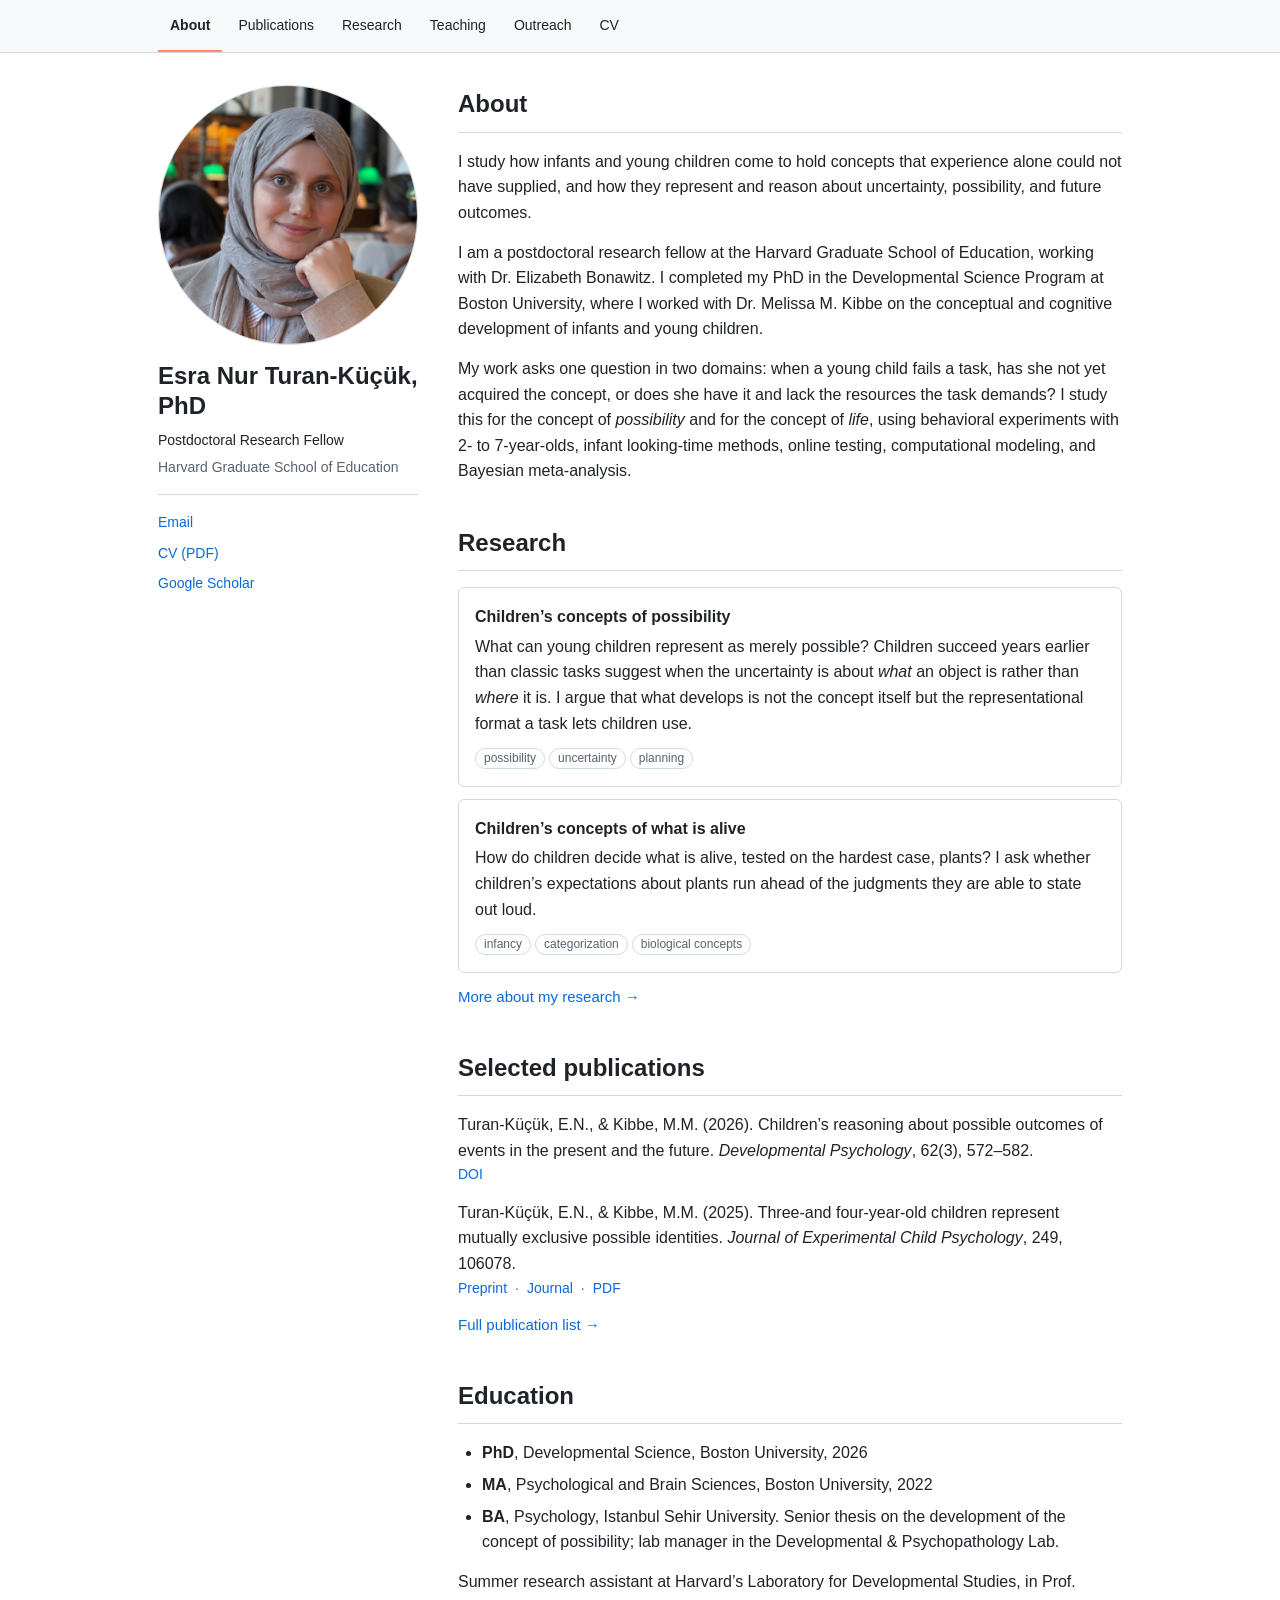
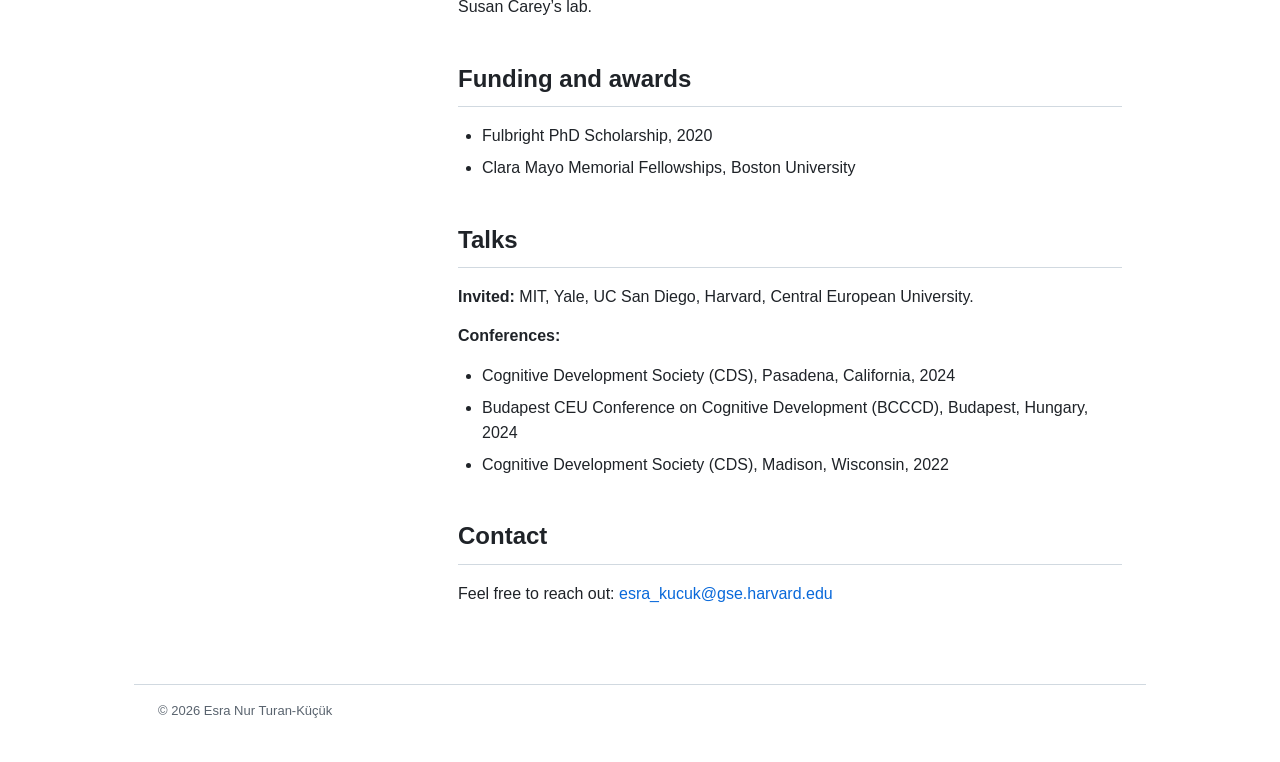
==== index.html @ fd8b147f "Add files via upload" ====
<!doctype html>
<html lang="en">
<head>
<meta charset="utf-8">
<meta name="viewport" content="width=device-width, initial-scale=1">
<title>Esra Nur Turan-Küçük, PhD</title>
<meta name="description" content="Postdoctoral research fellow at the Harvard Graduate School of Education studying how children reason about uncertainty, possibility, and future outcomes.">
<meta name="author" content="Esra Nur Turan-Küçük">
<meta name="color-scheme" content="light">
<meta property="og:type" content="website">
<meta property="og:title" content="Esra Nur Turan-Küçük, PhD">
<meta property="og:description" content="Postdoctoral research fellow at the Harvard Graduate School of Education studying how children reason about uncertainty, possibility, and future outcomes.">
<meta property="og:image" content="https://esrakucuk.github.io/photo.jpg">
<meta name="twitter:card" content="summary">
<link rel="icon" href="data:image/svg+xml,%3Csvg xmlns='http://www.w3.org/2000/svg' viewBox='0 0 64 64'%3E%3Crect width='64' height='64' rx='14' fill='%230969da'/%3E%3Ctext x='32' y='44' font-family='Georgia,serif' font-size='34' text-anchor='middle' fill='white'%3EE%3C/text%3E%3C/svg%3E">
<link rel="stylesheet" href="style.css">
<script type="application/ld+json">{"@context": "https://schema.org", "@type": "Person", "name": "Esra Nur Turan-Küçük", "jobTitle": "Postdoctoral Research Fellow", "affiliation": {"@type": "CollegeOrUniversity", "name": "Harvard Graduate School of Education"}, "email": "esra_kucuk@gse.harvard.edu", "sameAs": ["https://scholar.google.com/citations?user=JaVxfiQAAAAJ&hl=en"], "url": "https://esrakucuk.github.io"}</script>
</head>
<body>
<a class="skip" href="#content">Skip to content</a>
<header class="top"><div class="in">
  <a class="brand" href="index.html">Esra Nur Turan-Küçük</a>
  <nav aria-label="Main"><a href="index.html" aria-current="page">About</a><a href="publications.html">Publications</a><a href="research.html">Research</a><a href="teaching.html">Teaching</a><a href="outreach.html">Outreach</a><a href="cv.pdf">CV</a></nav>
</div></header>
<div class="page">
  <aside>
    <img class="avatar" src="photo.jpg" alt="Portrait of Esra Nur Turan-Küçük" width="220" height="220" onerror="this.style.display='none';this.nextElementSibling.style.display='flex'">
    <div class="avatar-fallback" aria-hidden="true">E</div>
    <h1>Esra Nur Turan-Küçük, PhD</h1>
    <p class="role">Postdoctoral Research Fellow</p>
    <p class="org">Harvard Graduate School of Education</p>
    <ul>
      <li><a href="mailto:esra_kucuk@gse.harvard.edu">Email</a></li>
      <li><a href="cv.pdf">CV (PDF)</a></li>
      <li><a href="https://scholar.google.com/citations?user=JaVxfiQAAAAJ&hl=en">Google Scholar</a></li>
    </ul>
  </aside>
  <main id="content">
    <h2>About</h2>
    <p class="lede">I study how infants and young children come to hold concepts that experience alone could not have supplied, and how they represent and reason about uncertainty, possibility, and future outcomes.</p>
    <p>I am a postdoctoral research fellow at the Harvard Graduate School of Education, working with Dr. Elizabeth Bonawitz. I completed my PhD in the Developmental Science Program at Boston University, where I worked with Dr. Melissa M. Kibbe on the conceptual and cognitive development of infants and young children.</p>
    <p>My work asks one question in two domains: when a young child fails a task, has she not yet acquired the concept, or does she have it and lack the resources the task demands? I study this for the concept of <em>possibility</em> and for the concept of <em>life</em>, using behavioral experiments with 2- to 7-year-olds, infant looking-time methods, online testing, computational modeling, and Bayesian meta-analysis.</p>

    <h2>Research</h2>
    <div class="card"><h3>Children&rsquo;s concepts of possibility</h3><p>What can young children represent as merely possible? Children succeed years earlier than classic tasks suggest when the uncertainty is about <em>what</em> an object is rather than <em>where</em> it is. I argue that what develops is not the concept itself but the representational format a task lets children use.</p><div class="chips"><span class="chip">possibility</span><span class="chip">uncertainty</span><span class="chip">planning</span></div></div>
    <div class="card"><h3>Children&rsquo;s concepts of what is alive</h3><p>How do children decide what is alive, tested on the hardest case, plants? I ask whether children&rsquo;s expectations about plants run ahead of the judgments they are able to state out loud.</p><div class="chips"><span class="chip">infancy</span><span class="chip">categorization</span><span class="chip">biological concepts</span></div></div>
    <p class="more"><a href="research.html">More about my research &rarr;</a></p>

    <h2>Selected publications</h2>
    <div class="pub">Turan-Küçük, E.N., &amp; Kibbe, M.M. (2026). Children&rsquo;s reasoning about possible outcomes of events in the present and the future. <em>Developmental Psychology</em>, 62(3), 572&ndash;582.<div class="links"><a href="https://doi.org/10.1037/dev0002028">DOI</a></div></div><div class="pub">Turan-Küçük, E.N., &amp; Kibbe, M.M. (2025). Three-and four-year-old children represent mutually exclusive possible identities. <em>Journal of Experimental Child Psychology</em>, 249, 106078.<div class="links"><a href="https://osf.io/rx4h9">Preprint</a><a href="https://www.sciencedirect.com/science/article/abs/pii/S0022096524002182?dgcid=coauthor">Journal</a><a href="https://www.bu.edu/cdl/files/2024/10/2025-TuranKucuk-Kibbe-JECP.pdf">PDF</a></div></div>
    <p class="more"><a href="publications.html">Full publication list &rarr;</a></p>

    <h2>Education</h2>
    <ul class="plain">
      <li><strong>PhD</strong>, Developmental Science, Boston University, 2026</li>
      <li><strong>MA</strong>, Psychological and Brain Sciences, Boston University, 2022</li>
      <li><strong>BA</strong>, Psychology, Istanbul Sehir University. Senior thesis on the development of the concept of possibility; lab manager in the Developmental &amp; Psychopathology Lab.</li>
    </ul>
    <p>Summer research assistant at Harvard&rsquo;s Laboratory for Developmental Studies, in Prof. Susan Carey&rsquo;s lab.</p>

    <h2>Funding and awards</h2>
    <ul class="plain">
      <li>Fulbright PhD Scholarship, 2020</li>
      <li>Clara Mayo Memorial Fellowships, Boston University</li>
    </ul>

    <h2>Talks</h2>
    <p><strong>Invited:</strong> MIT, Yale, UC San Diego, Harvard, Central European University.</p>
    <p><strong>Conferences:</strong></p>
    <ul class="plain">
      <li>Cognitive Development Society (CDS), Pasadena, California, 2024</li>
      <li>Budapest CEU Conference on Cognitive Development (BCCCD), Budapest, Hungary, 2024</li>
      <li>Cognitive Development Society (CDS), Madison, Wisconsin, 2022</li>
    </ul>

    <h2>Contact</h2>
    <p>Feel free to reach out: <a href="mailto:esra_kucuk@gse.harvard.edu">esra_kucuk@gse.harvard.edu</a></p>
  </main>
</div>
<footer>&copy; 2026 Esra Nur Turan-Küçük</footer>
</body>
</html>
---- style.css ----
:root { --fg:#1f2328; --muted:#59636e; --line:#d1d9e0; --link:#0969da; --bg:#ffffff; --soft:#f6f8fa; }
* { box-sizing:border-box; }
html { scroll-behavior:smooth; -webkit-text-size-adjust:100%; }
body { margin:0; background:var(--bg); color:var(--fg);
  font:16px/1.6 -apple-system,BlinkMacSystemFont,"Segoe UI","Noto Sans",Helvetica,Arial,sans-serif; }
a { color:var(--link); text-decoration:none; }
a:hover { text-decoration:underline; }
a:focus-visible { outline:2px solid var(--link); outline-offset:2px; }
.skip { position:absolute; left:-999px; top:8px; background:var(--bg); padding:8px 12px; border:1px solid var(--line); border-radius:6px; z-index:20; }
.skip:focus { left:8px; }

header.top { position:sticky; top:0; z-index:10; background:var(--soft); border-bottom:1px solid var(--line); }
header.top .in { max-width:1012px; margin:0 auto; padding:0 24px; }
.brand { display:none; }
nav { display:flex; gap:4px; flex-wrap:wrap; }
nav a { color:var(--fg); padding:14px 12px; font-size:14px; border-bottom:2px solid transparent; }
nav a:hover { text-decoration:none; border-bottom-color:var(--line); }
nav a[aria-current="page"] { font-weight:600; border-bottom-color:#fd8c73; }

.page { max-width:1012px; margin:0 auto; padding:32px 24px 64px; display:flex; gap:40px; align-items:flex-start; }
aside { width:260px; flex-shrink:0; position:sticky; top:80px; }
.avatar, .avatar-fallback { width:260px; height:260px; border-radius:50%; border:1px solid var(--line); display:block; }
.avatar { object-fit:cover; background:var(--soft); }
.avatar-fallback { display:none; align-items:center; justify-content:center; background:var(--soft); color:var(--muted); font-size:72px; font-weight:300; }
aside h1 { font-size:24px; line-height:1.25; margin:16px 0 8px; }
aside .role { font-size:14px; margin:0 0 4px; }
aside .org { font-size:14px; color:var(--muted); margin:0 0 4px; }
aside ul { list-style:none; padding:16px 0 0; margin:16px 0 0; border-top:1px solid var(--line); font-size:14px; }
aside li { margin:0 0 8px; }

main { flex:1; min-width:0; }
main h2 { font-size:24px; font-weight:600; margin:40px 0 16px; padding-bottom:8px; border-bottom:1px solid var(--line); }
main h2:first-child { margin-top:0; }
main h3 { font-size:16px; margin:0 0 4px; }
main p { margin:0 0 14px; }
main ul.plain { padding-left:24px; margin:0 0 14px; }
main ul.plain li { margin-bottom:6px; }
.lede { font-size:16px; }
.card { border:1px solid var(--line); border-radius:6px; padding:16px; margin-bottom:12px; }
.card p { margin:0 0 10px; } .card p:last-of-type { margin-bottom:8px; }
.chips { display:block; }
.chip { display:inline-block; font-size:12px; padding:0 8px; border:1px solid var(--line); border-radius:2em; color:var(--muted); margin-right:4px; }
.badge { display:inline-block; font-size:12px; padding:0 8px; border:1px solid var(--line); border-radius:2em; color:var(--muted); margin-left:6px; }
.year { font-size:14px; font-weight:600; color:var(--muted); margin:24px 0 6px; }
.pub { margin:0 0 14px; }
.pub .links { font-size:14px; }
.pub .links a + a::before { content:"·"; color:var(--muted); margin:0 8px; }
.quote { border-left:3px solid var(--line); padding-left:14px; color:var(--muted); margin:0 0 12px; }
.more { font-size:15px; }
footer { max-width:1012px; margin:0 auto; padding:16px 24px 40px; border-top:1px solid var(--line); color:var(--muted); font-size:13px; }

@media (max-width:760px) {
  .page { flex-direction:column; gap:16px; }
  aside { width:100%; position:static; display:flex; gap:16px; align-items:center; flex-wrap:wrap; }
  .avatar, .avatar-fallback { width:96px; height:96px; font-size:30px; }
  aside ul { border-top:0; padding-top:0; margin-top:8px; display:flex; gap:16px; flex-wrap:wrap; }
}
@media print { header.top, .skip { display:none; } .page { display:block; padding:0; } aside { position:static; } }
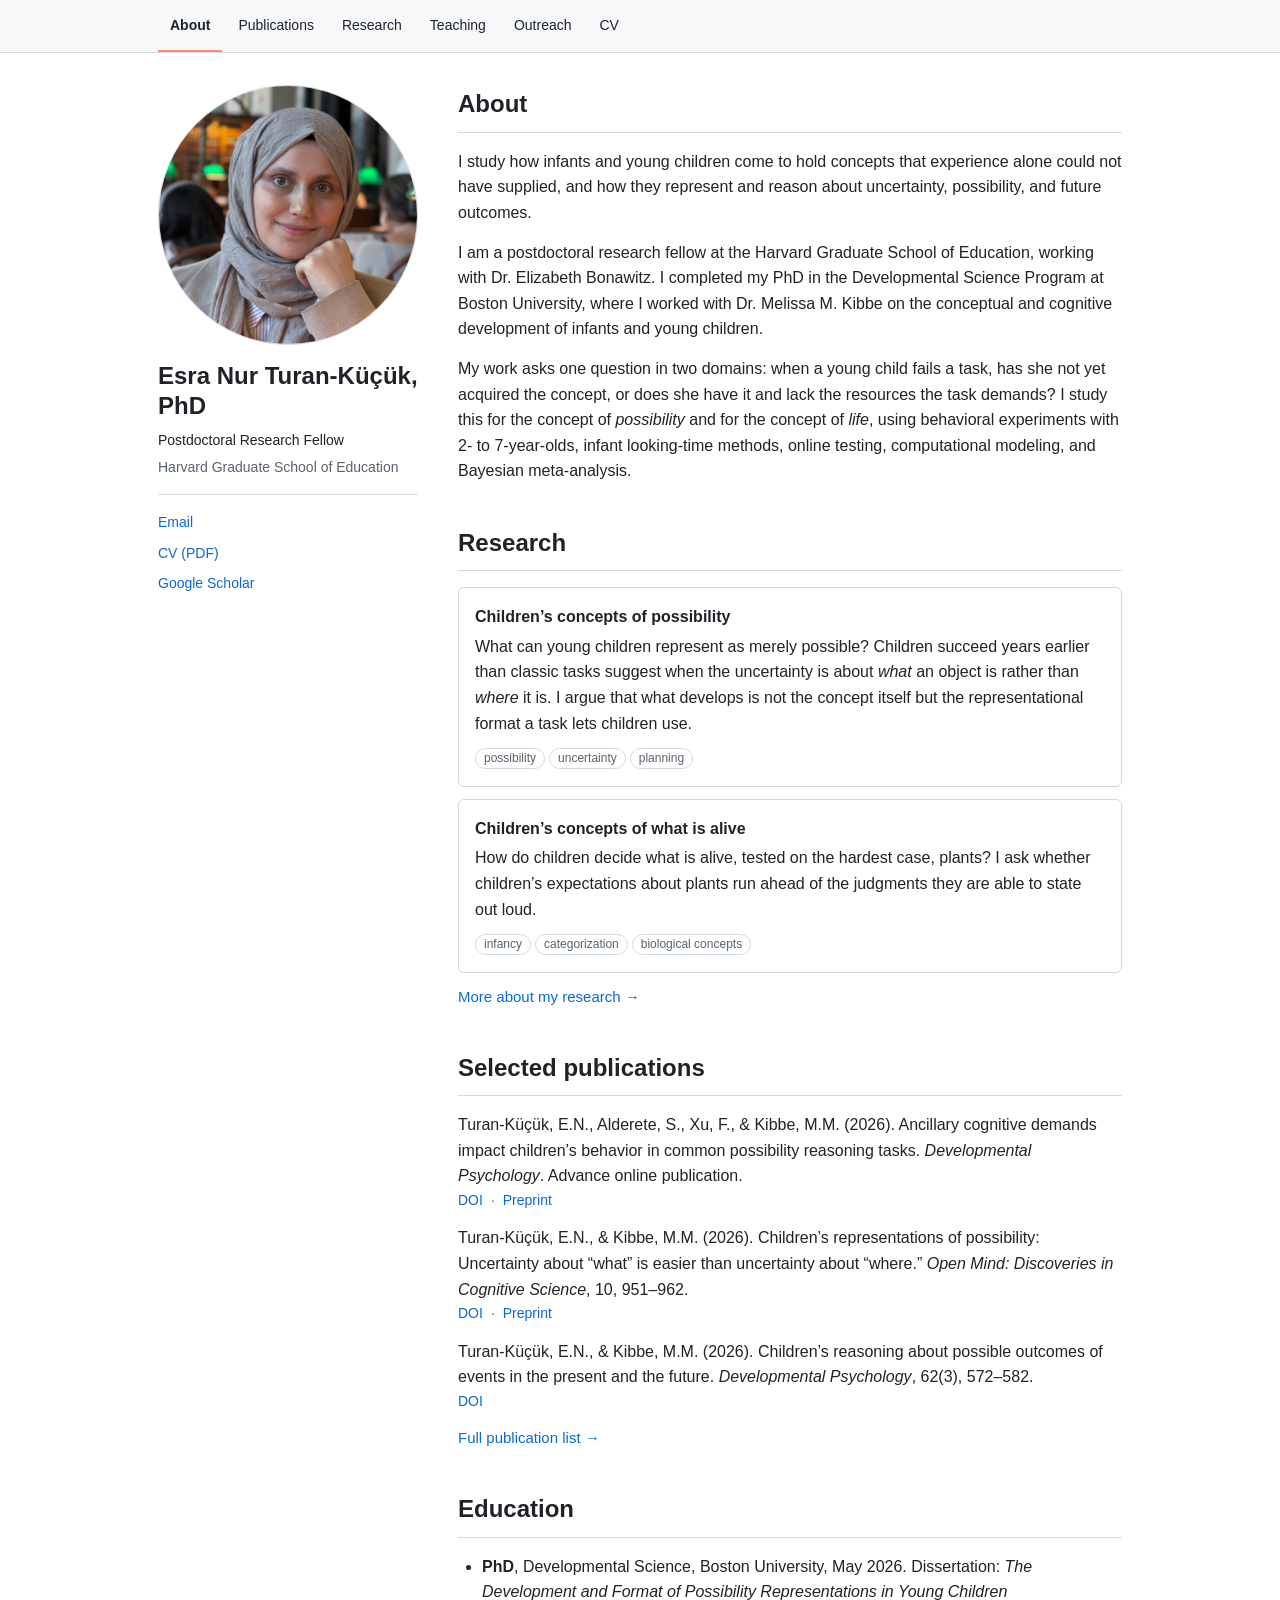
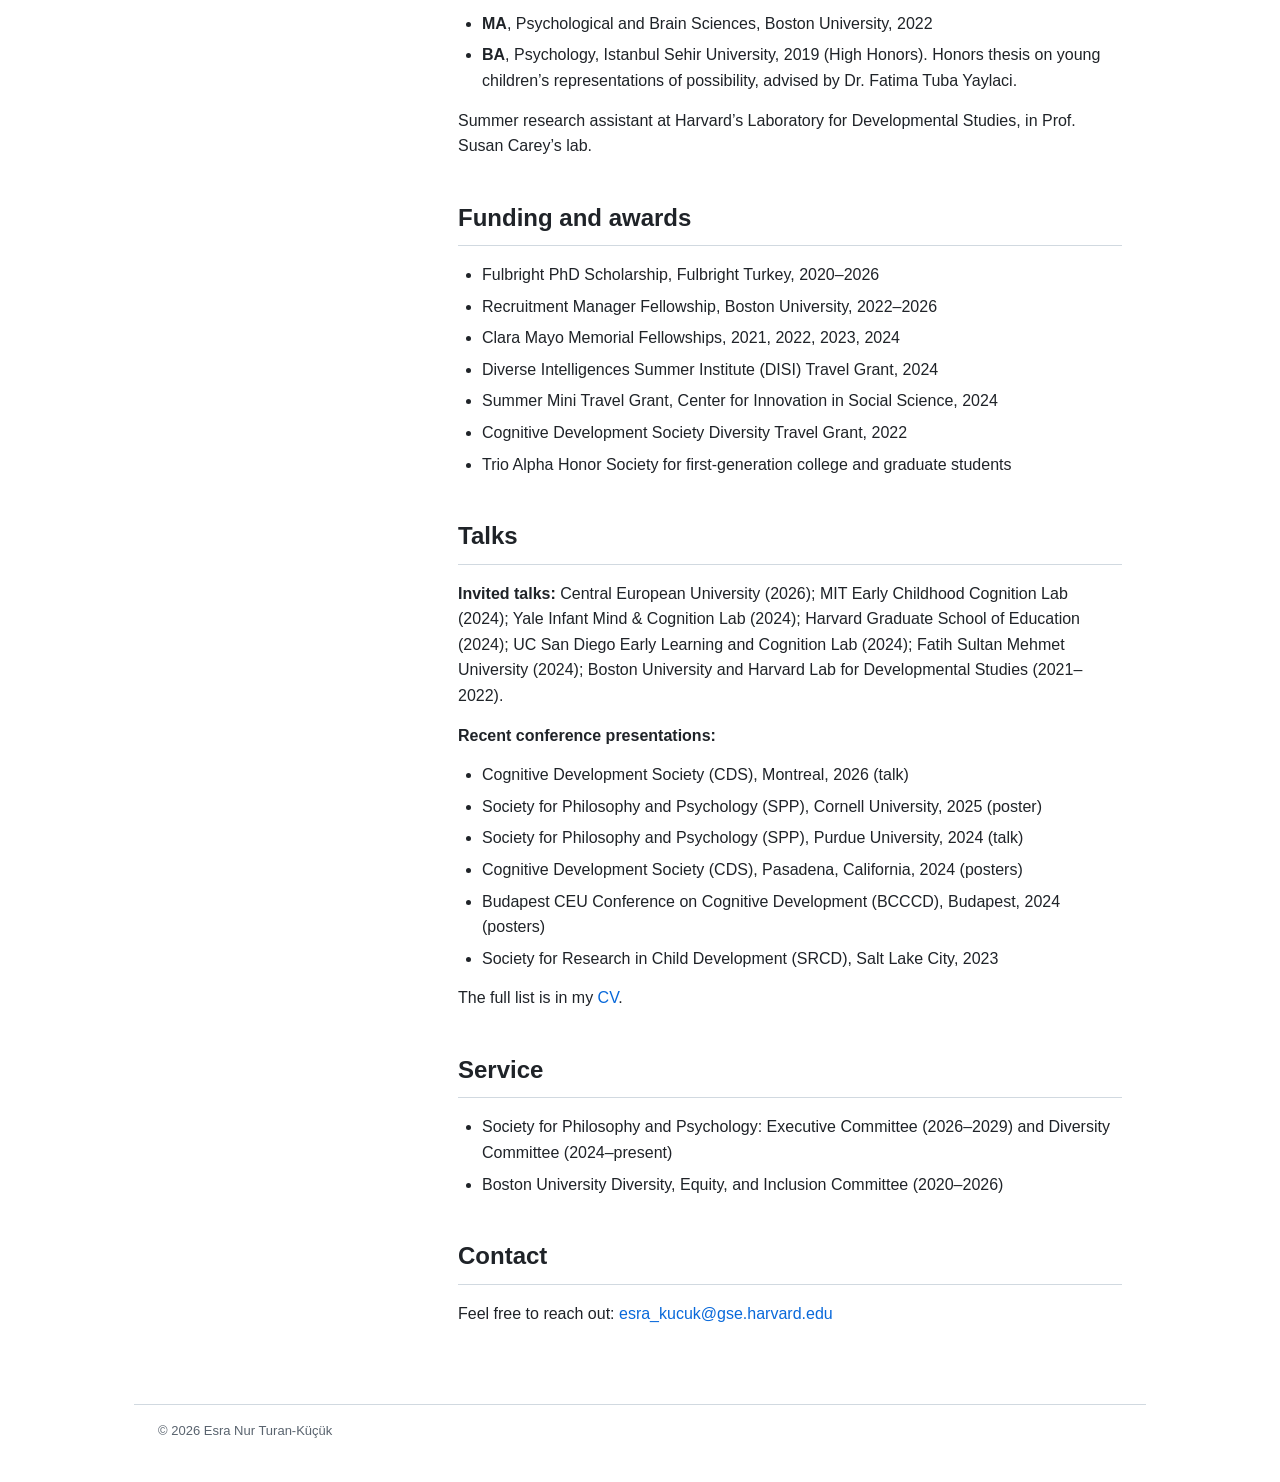
==== commit 824ade1f: "Add files via upload" ====
--- a/index.html
+++ b/index.html
@@ -6,7 +6,7 @@
 <title>Esra Nur Turan-Küçük, PhD</title>
 <meta name="description" content="Postdoctoral research fellow at the Harvard Graduate School of Education studying how children reason about uncertainty, possibility, and future outcomes.">
 <meta name="author" content="Esra Nur Turan-Küçük">
-<meta name="color-scheme" content="light">
+<meta name="color-scheme" content="light dark">
 <meta property="og:type" content="website">
 <meta property="og:title" content="Esra Nur Turan-Küçük, PhD">
 <meta property="og:description" content="Postdoctoral research fellow at the Harvard Graduate School of Education studying how children reason about uncertainty, possibility, and future outcomes.">
@@ -47,30 +47,45 @@
     <p class="more"><a href="research.html">More about my research &rarr;</a></p>
 
     <h2>Selected publications</h2>
-    <div class="pub">Turan-Küçük, E.N., &amp; Kibbe, M.M. (2026). Children&rsquo;s reasoning about possible outcomes of events in the present and the future. <em>Developmental Psychology</em>, 62(3), 572&ndash;582.<div class="links"><a href="https://doi.org/10.1037/dev0002028">DOI</a></div></div><div class="pub">Turan-Küçük, E.N., &amp; Kibbe, M.M. (2025). Three-and four-year-old children represent mutually exclusive possible identities. <em>Journal of Experimental Child Psychology</em>, 249, 106078.<div class="links"><a href="https://osf.io/rx4h9">Preprint</a><a href="https://www.sciencedirect.com/science/article/abs/pii/S0022096524002182?dgcid=coauthor">Journal</a><a href="https://www.bu.edu/cdl/files/2024/10/2025-TuranKucuk-Kibbe-JECP.pdf">PDF</a></div></div>
+    <div class="pub">Turan-Küçük, E.N., Alderete, S., Xu, F., &amp; Kibbe, M.M. (2026). Ancillary cognitive demands impact children&rsquo;s behavior in common possibility reasoning tasks. <em>Developmental Psychology</em>. Advance online publication.<div class="links"><a href="https://doi.org/10.1037/dev0002258">DOI</a><a href="https://osf.io/preprints/psyarxiv/2r8dv_v1">Preprint</a></div></div><div class="pub">Turan-Küçük, E.N., &amp; Kibbe, M.M. (2026). Children&rsquo;s representations of possibility: Uncertainty about &ldquo;what&rdquo; is easier than uncertainty about &ldquo;where.&rdquo; <em>Open Mind: Discoveries in Cognitive Science</em>, 10, 951&ndash;962.<div class="links"><a href="https://doi.org/10.1162/opmi.a.364">DOI</a><a href="https://osf.io/preprints/psyarxiv/jfv3k_v2">Preprint</a></div></div><div class="pub">Turan-Küçük, E.N., &amp; Kibbe, M.M. (2026). Children&rsquo;s reasoning about possible outcomes of events in the present and the future. <em>Developmental Psychology</em>, 62(3), 572&ndash;582.<div class="links"><a href="https://doi.org/10.1037/dev0002028">DOI</a></div></div>
     <p class="more"><a href="publications.html">Full publication list &rarr;</a></p>
 
     <h2>Education</h2>
     <ul class="plain">
-      <li><strong>PhD</strong>, Developmental Science, Boston University, 2026</li>
+      <li><strong>PhD</strong>, Developmental Science, Boston University, May 2026. Dissertation: <em>The Development and Format of Possibility Representations in Young Children</em></li>
       <li><strong>MA</strong>, Psychological and Brain Sciences, Boston University, 2022</li>
-      <li><strong>BA</strong>, Psychology, Istanbul Sehir University. Senior thesis on the development of the concept of possibility; lab manager in the Developmental &amp; Psychopathology Lab.</li>
+      <li><strong>BA</strong>, Psychology, Istanbul Sehir University, 2019 (High Honors). Honors thesis on young children&rsquo;s representations of possibility, advised by Dr. Fatima Tuba Yaylaci.</li>
     </ul>
     <p>Summer research assistant at Harvard&rsquo;s Laboratory for Developmental Studies, in Prof. Susan Carey&rsquo;s lab.</p>
 
     <h2>Funding and awards</h2>
     <ul class="plain">
-      <li>Fulbright PhD Scholarship, 2020</li>
-      <li>Clara Mayo Memorial Fellowships, Boston University</li>
+      <li>Fulbright PhD Scholarship, Fulbright Turkey, 2020&ndash;2026</li>
+      <li>Recruitment Manager Fellowship, Boston University, 2022&ndash;2026</li>
+      <li>Clara Mayo Memorial Fellowships, 2021, 2022, 2023, 2024</li>
+      <li>Diverse Intelligences Summer Institute (DISI) Travel Grant, 2024</li>
+      <li>Summer Mini Travel Grant, Center for Innovation in Social Science, 2024</li>
+      <li>Cognitive Development Society Diversity Travel Grant, 2022</li>
+      <li>Trio Alpha Honor Society for first-generation college and graduate students</li>
     </ul>
 
     <h2>Talks</h2>
-    <p><strong>Invited:</strong> MIT, Yale, UC San Diego, Harvard, Central European University.</p>
-    <p><strong>Conferences:</strong></p>
+    <p><strong>Invited talks:</strong> Central European University (2026); MIT Early Childhood Cognition Lab (2024); Yale Infant Mind &amp; Cognition Lab (2024); Harvard Graduate School of Education (2024); UC San Diego Early Learning and Cognition Lab (2024); Fatih Sultan Mehmet University (2024); Boston University and Harvard Lab for Developmental Studies (2021&ndash;2022).</p>
+    <p><strong>Recent conference presentations:</strong></p>
     <ul class="plain">
-      <li>Cognitive Development Society (CDS), Pasadena, California, 2024</li>
-      <li>Budapest CEU Conference on Cognitive Development (BCCCD), Budapest, Hungary, 2024</li>
-      <li>Cognitive Development Society (CDS), Madison, Wisconsin, 2022</li>
+      <li>Cognitive Development Society (CDS), Montreal, 2026 (talk)</li>
+      <li>Society for Philosophy and Psychology (SPP), Cornell University, 2025 (poster)</li>
+      <li>Society for Philosophy and Psychology (SPP), Purdue University, 2024 (talk)</li>
+      <li>Cognitive Development Society (CDS), Pasadena, California, 2024 (posters)</li>
+      <li>Budapest CEU Conference on Cognitive Development (BCCCD), Budapest, 2024 (posters)</li>
+      <li>Society for Research in Child Development (SRCD), Salt Lake City, 2023</li>
+    </ul>
+    <p>The full list is in my <a href="cv.pdf">CV</a>.</p>
+
+    <h2>Service</h2>
+    <ul class="plain">
+      <li>Society for Philosophy and Psychology: Executive Committee (2026&ndash;2029) and Diversity Committee (2024&ndash;present)</li>
+      <li>Boston University Diversity, Equity, and Inclusion Committee (2020&ndash;2026)</li>
     </ul>
 
     <h2>Contact</h2>
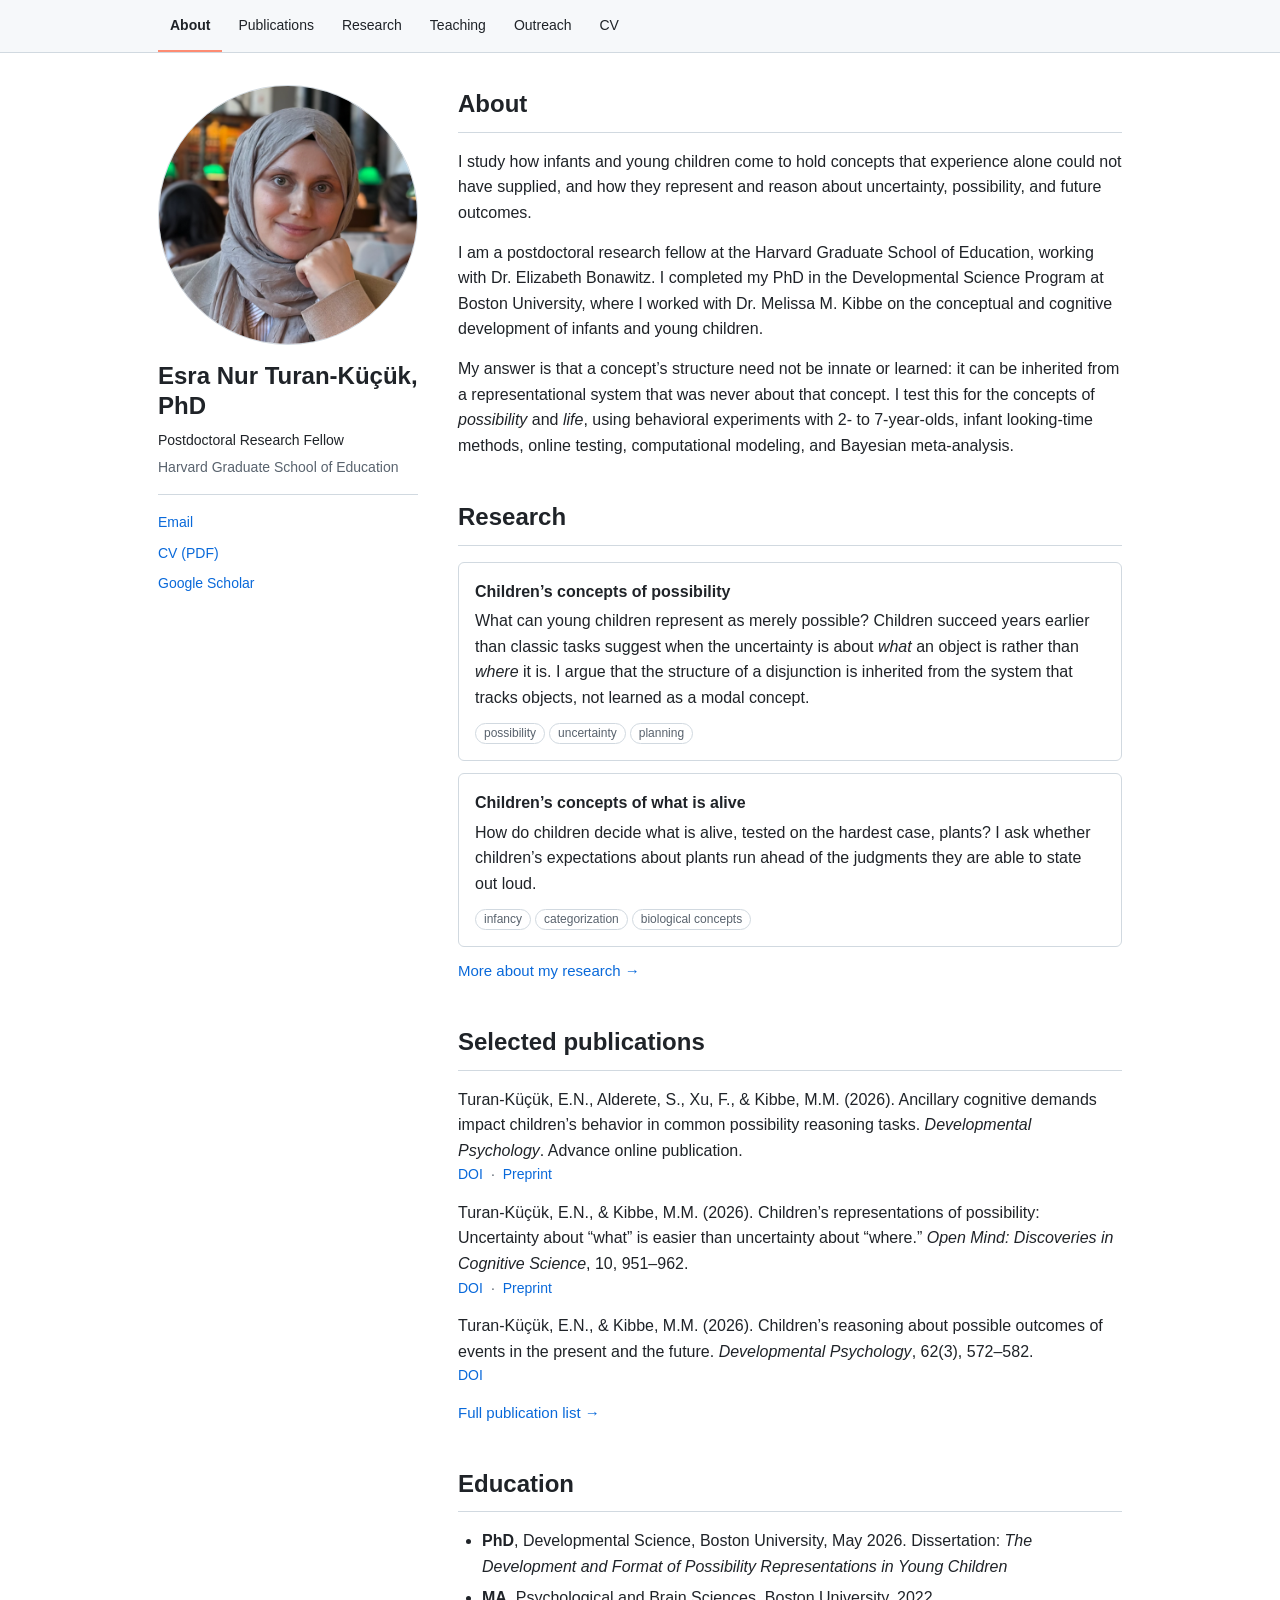
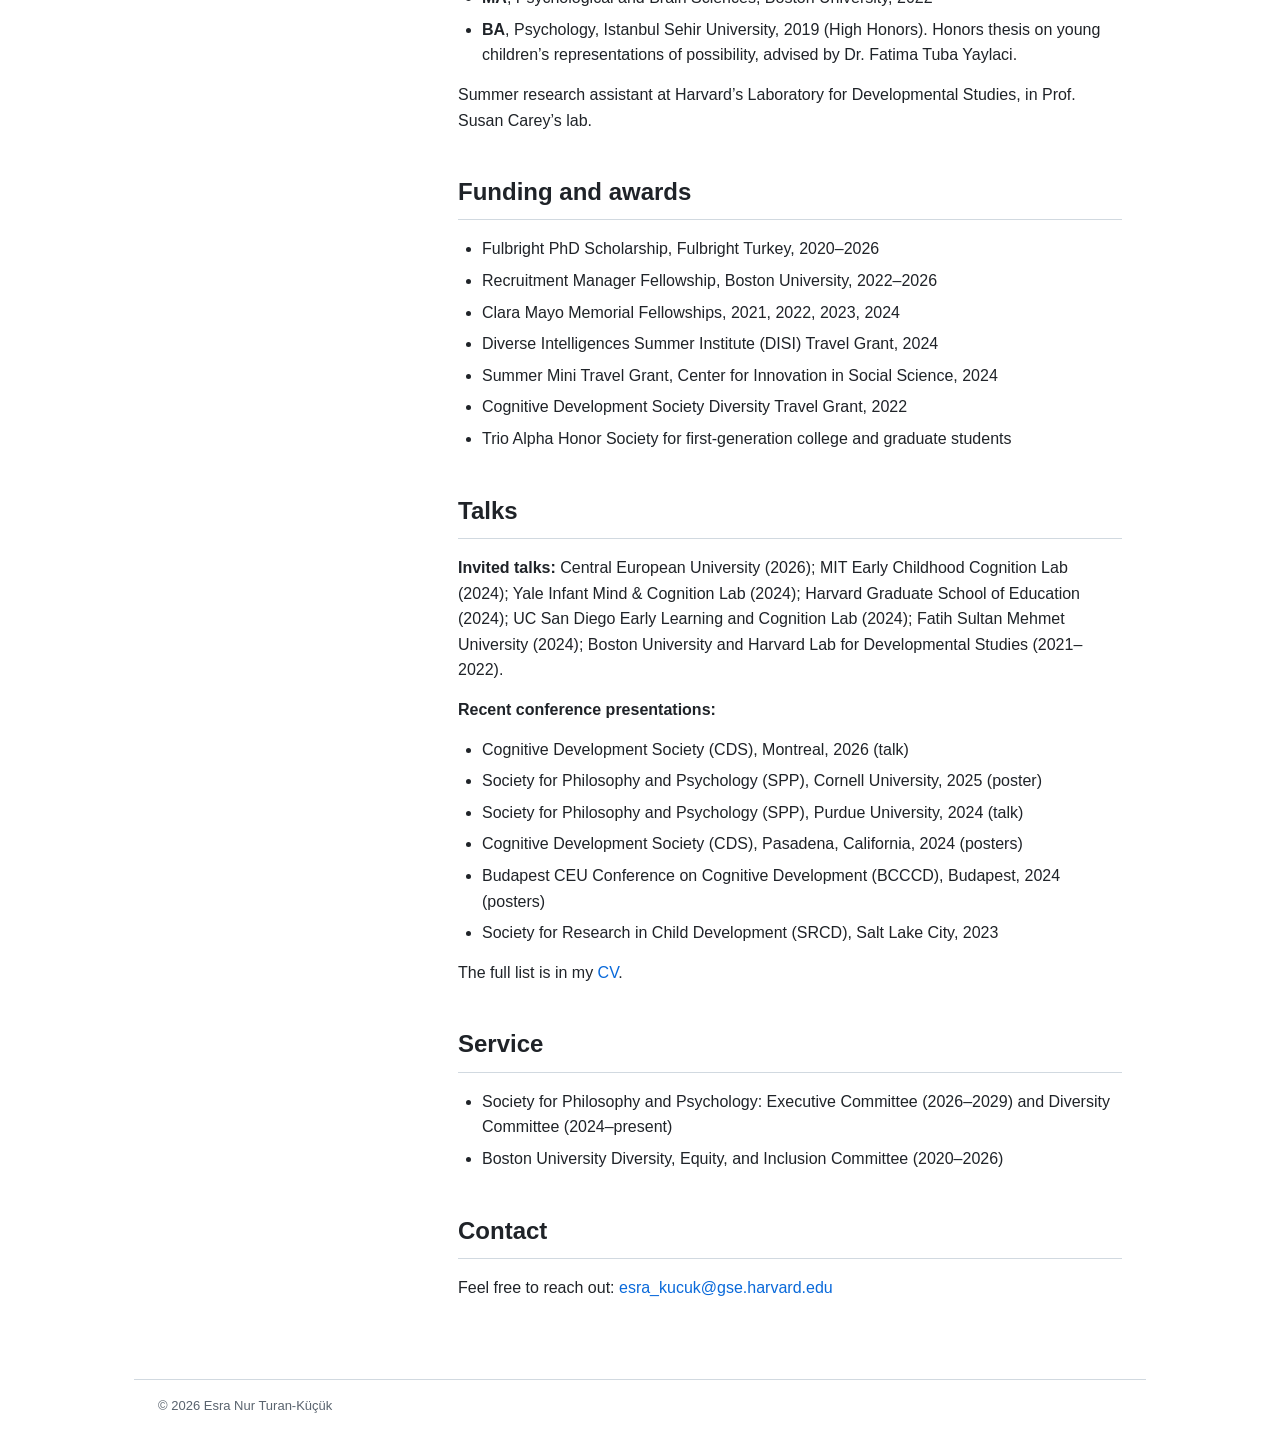
==== commit cbda3046: "Add files via upload" ====
--- a/index.html
+++ b/index.html
@@ -39,10 +39,10 @@
     <h2>About</h2>
     <p class="lede">I study how infants and young children come to hold concepts that experience alone could not have supplied, and how they represent and reason about uncertainty, possibility, and future outcomes.</p>
     <p>I am a postdoctoral research fellow at the Harvard Graduate School of Education, working with Dr. Elizabeth Bonawitz. I completed my PhD in the Developmental Science Program at Boston University, where I worked with Dr. Melissa M. Kibbe on the conceptual and cognitive development of infants and young children.</p>
-    <p>My work asks one question in two domains: when a young child fails a task, has she not yet acquired the concept, or does she have it and lack the resources the task demands? I study this for the concept of <em>possibility</em> and for the concept of <em>life</em>, using behavioral experiments with 2- to 7-year-olds, infant looking-time methods, online testing, computational modeling, and Bayesian meta-analysis.</p>
+    <p>My answer is that a concept&rsquo;s structure need not be innate or learned: it can be inherited from a representational system that was never about that concept. I test this for the concepts of <em>possibility</em> and <em>life</em>, using behavioral experiments with 2- to 7-year-olds, infant looking-time methods, online testing, computational modeling, and Bayesian meta-analysis.</p>
 
     <h2>Research</h2>
-    <div class="card"><h3>Children&rsquo;s concepts of possibility</h3><p>What can young children represent as merely possible? Children succeed years earlier than classic tasks suggest when the uncertainty is about <em>what</em> an object is rather than <em>where</em> it is. I argue that what develops is not the concept itself but the representational format a task lets children use.</p><div class="chips"><span class="chip">possibility</span><span class="chip">uncertainty</span><span class="chip">planning</span></div></div>
+    <div class="card"><h3>Children&rsquo;s concepts of possibility</h3><p>What can young children represent as merely possible? Children succeed years earlier than classic tasks suggest when the uncertainty is about <em>what</em> an object is rather than <em>where</em> it is. I argue that the structure of a disjunction is inherited from the system that tracks objects, not learned as a modal concept.</p><div class="chips"><span class="chip">possibility</span><span class="chip">uncertainty</span><span class="chip">planning</span></div></div>
     <div class="card"><h3>Children&rsquo;s concepts of what is alive</h3><p>How do children decide what is alive, tested on the hardest case, plants? I ask whether children&rsquo;s expectations about plants run ahead of the judgments they are able to state out loud.</p><div class="chips"><span class="chip">infancy</span><span class="chip">categorization</span><span class="chip">biological concepts</span></div></div>
     <p class="more"><a href="research.html">More about my research &rarr;</a></p>
 
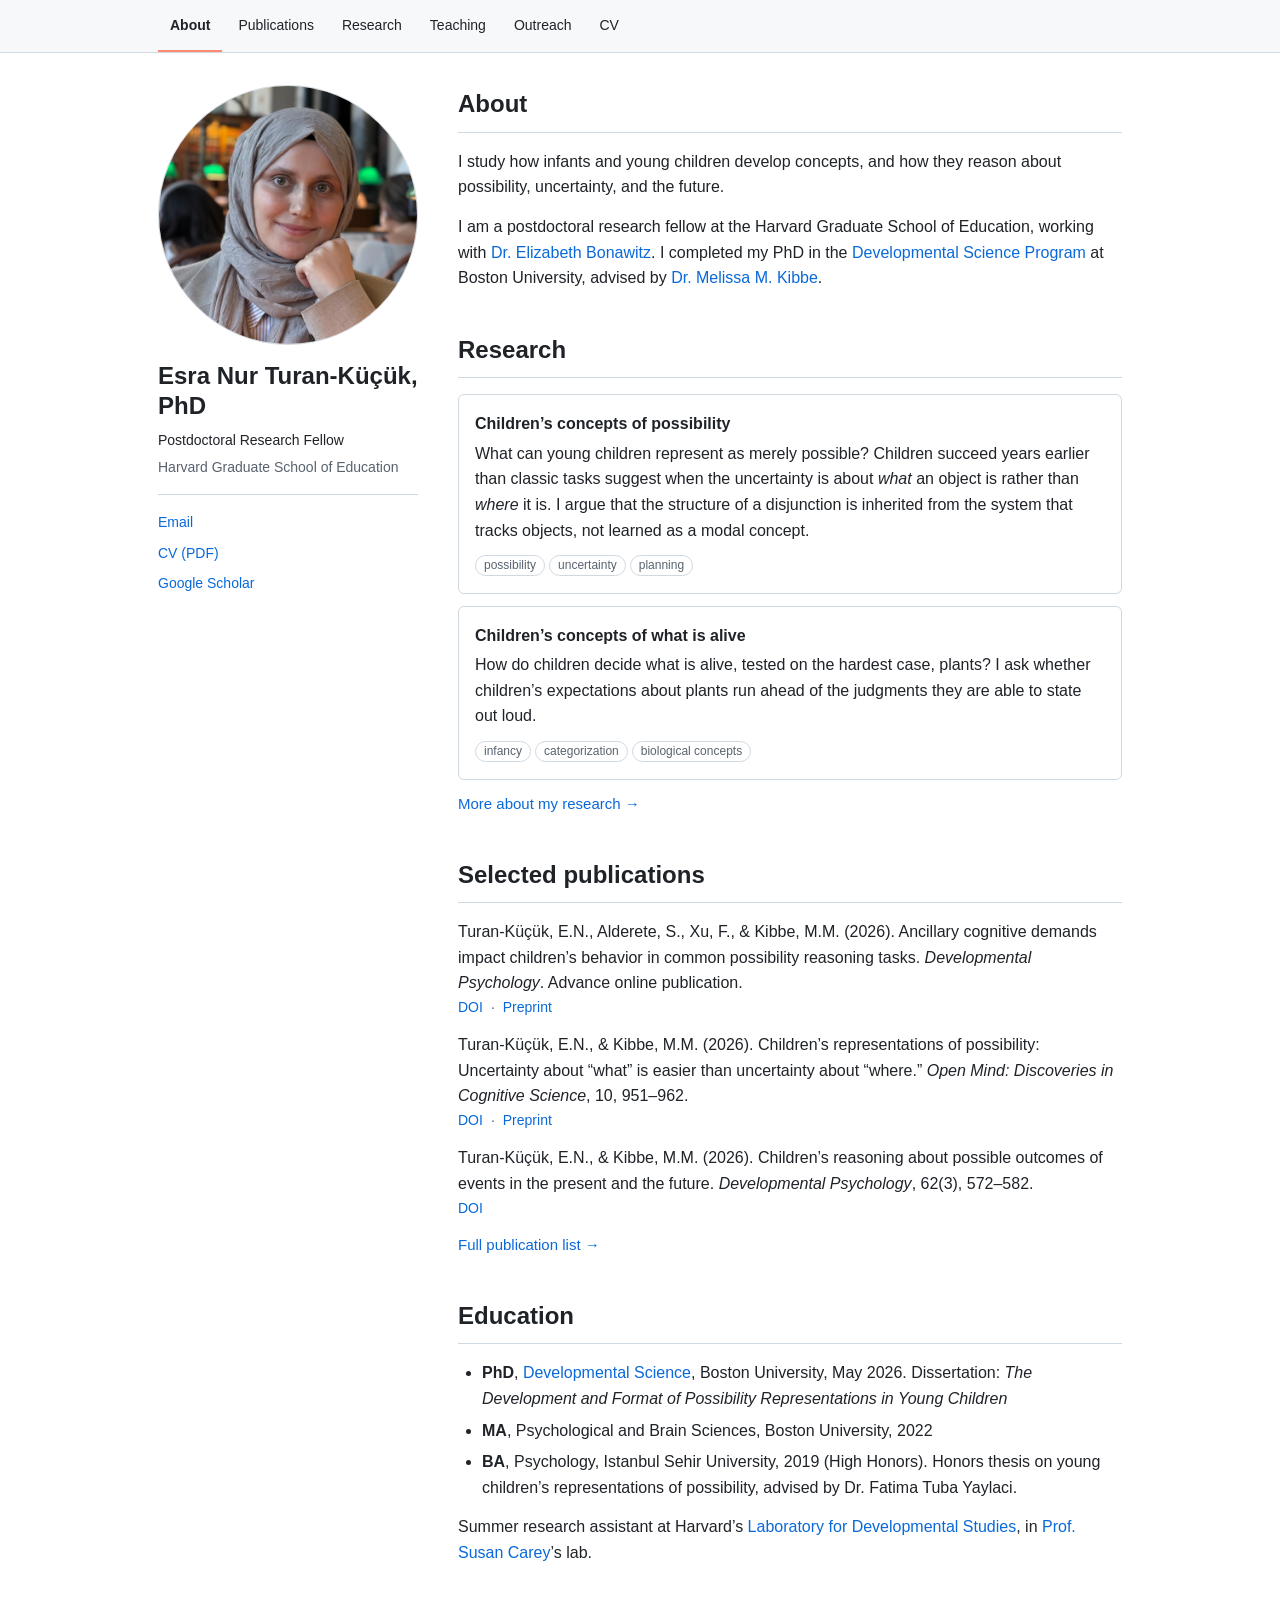
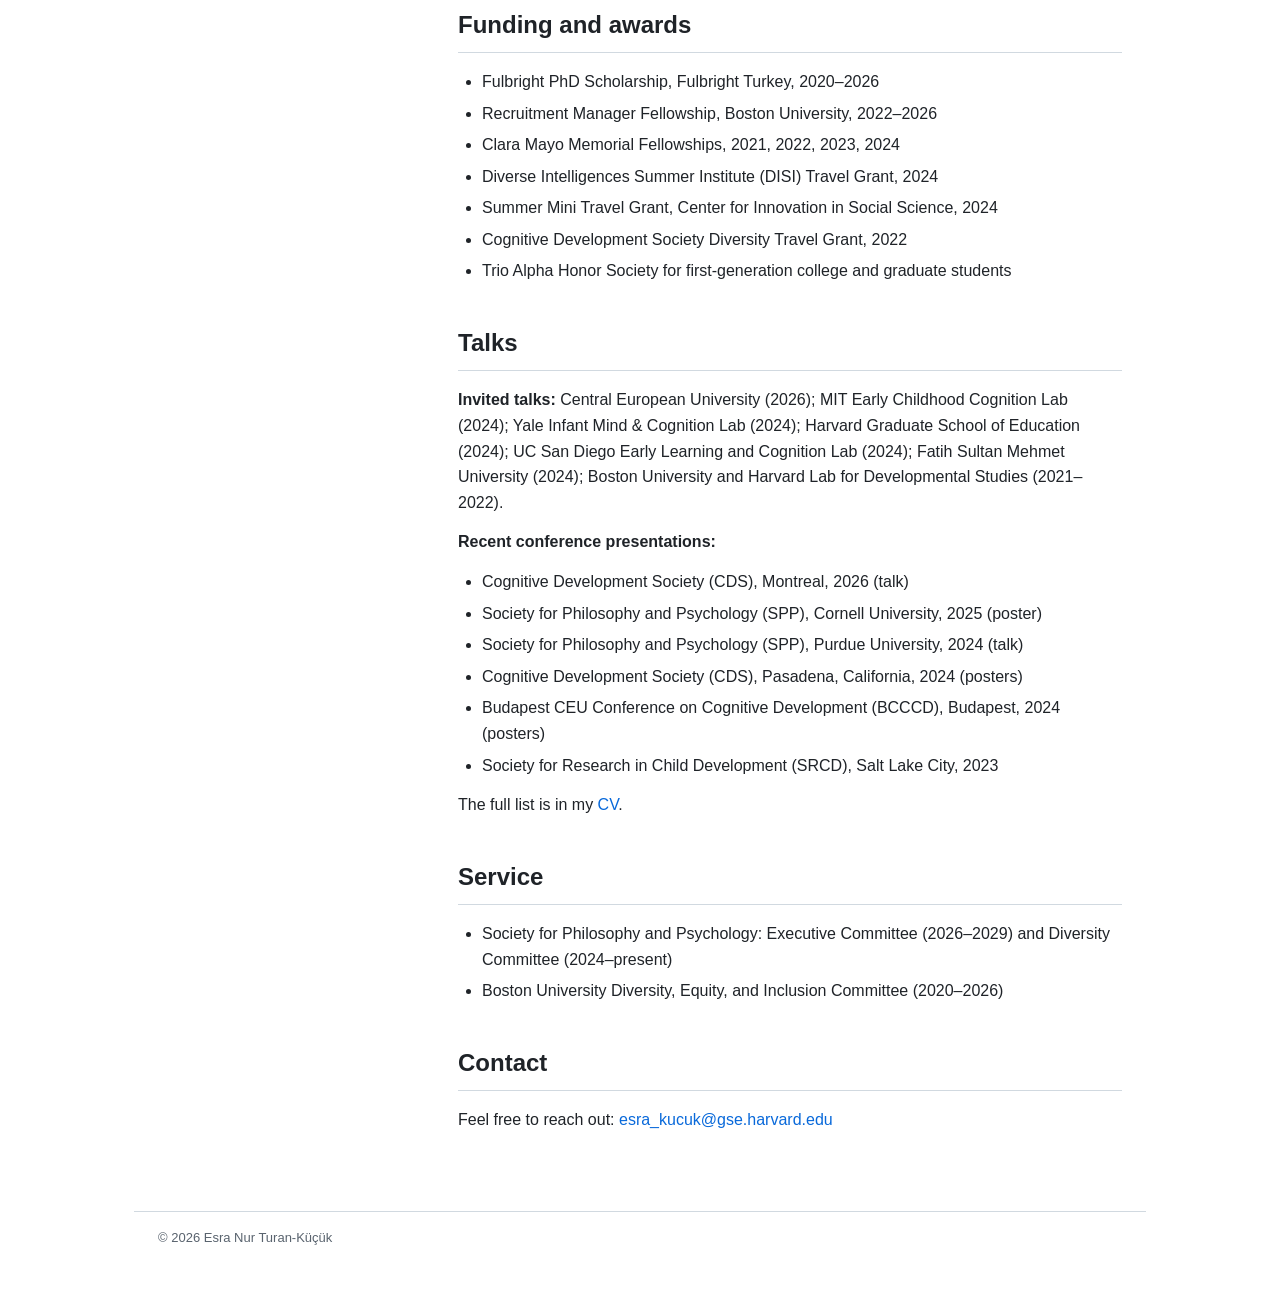
==== commit c9496188: "Add files via upload" ====
--- a/index.html
+++ b/index.html
@@ -37,9 +37,8 @@
   </aside>
   <main id="content">
     <h2>About</h2>
-    <p class="lede">I study how infants and young children come to hold concepts that experience alone could not have supplied, and how they represent and reason about uncertainty, possibility, and future outcomes.</p>
-    <p>I am a postdoctoral research fellow at the Harvard Graduate School of Education, working with Dr. Elizabeth Bonawitz. I completed my PhD in the Developmental Science Program at Boston University, where I worked with Dr. Melissa M. Kibbe on the conceptual and cognitive development of infants and young children.</p>
-    <p>My answer is that a concept&rsquo;s structure need not be innate or learned: it can be inherited from a representational system that was never about that concept. I test this for the concepts of <em>possibility</em> and <em>life</em>, using behavioral experiments with 2- to 7-year-olds, infant looking-time methods, online testing, computational modeling, and Bayesian meta-analysis.</p>
+    <p class="lede">I study how infants and young children develop concepts, and how they reason about possibility, uncertainty, and the future.</p>
+    <p>I am a postdoctoral research fellow at the Harvard Graduate School of Education, working with <a href="https://ccdlab.hsites.harvard.edu/people/elizabeth-bonawitz">Dr. Elizabeth Bonawitz</a>. I completed my PhD in the <a href="https://www.bu.edu/psych/academics/phd/devscience/">Developmental Science Program</a> at Boston University, advised by <a href="https://www.bu.edu/psych/profile/melissa-kibbe-phd/">Dr. Melissa M. Kibbe</a>.</p>
 
     <h2>Research</h2>
     <div class="card"><h3>Children&rsquo;s concepts of possibility</h3><p>What can young children represent as merely possible? Children succeed years earlier than classic tasks suggest when the uncertainty is about <em>what</em> an object is rather than <em>where</em> it is. I argue that the structure of a disjunction is inherited from the system that tracks objects, not learned as a modal concept.</p><div class="chips"><span class="chip">possibility</span><span class="chip">uncertainty</span><span class="chip">planning</span></div></div>
@@ -52,11 +51,11 @@
 
     <h2>Education</h2>
     <ul class="plain">
-      <li><strong>PhD</strong>, Developmental Science, Boston University, May 2026. Dissertation: <em>The Development and Format of Possibility Representations in Young Children</em></li>
+      <li><strong>PhD</strong>, <a href="https://www.bu.edu/psych/academics/phd/devscience/">Developmental Science</a>, Boston University, May 2026. Dissertation: <em>The Development and Format of Possibility Representations in Young Children</em></li>
       <li><strong>MA</strong>, Psychological and Brain Sciences, Boston University, 2022</li>
       <li><strong>BA</strong>, Psychology, Istanbul Sehir University, 2019 (High Honors). Honors thesis on young children&rsquo;s representations of possibility, advised by Dr. Fatima Tuba Yaylaci.</li>
     </ul>
-    <p>Summer research assistant at Harvard&rsquo;s Laboratory for Developmental Studies, in Prof. Susan Carey&rsquo;s lab.</p>
+    <p>Summer research assistant at Harvard&rsquo;s <a href="https://www.harvardlds.org/">Laboratory for Developmental Studies</a>, in <a href="https://psychology.fas.harvard.edu/people/susan-e-carey">Prof. Susan Carey</a>&rsquo;s lab.</p>
 
     <h2>Funding and awards</h2>
     <ul class="plain">
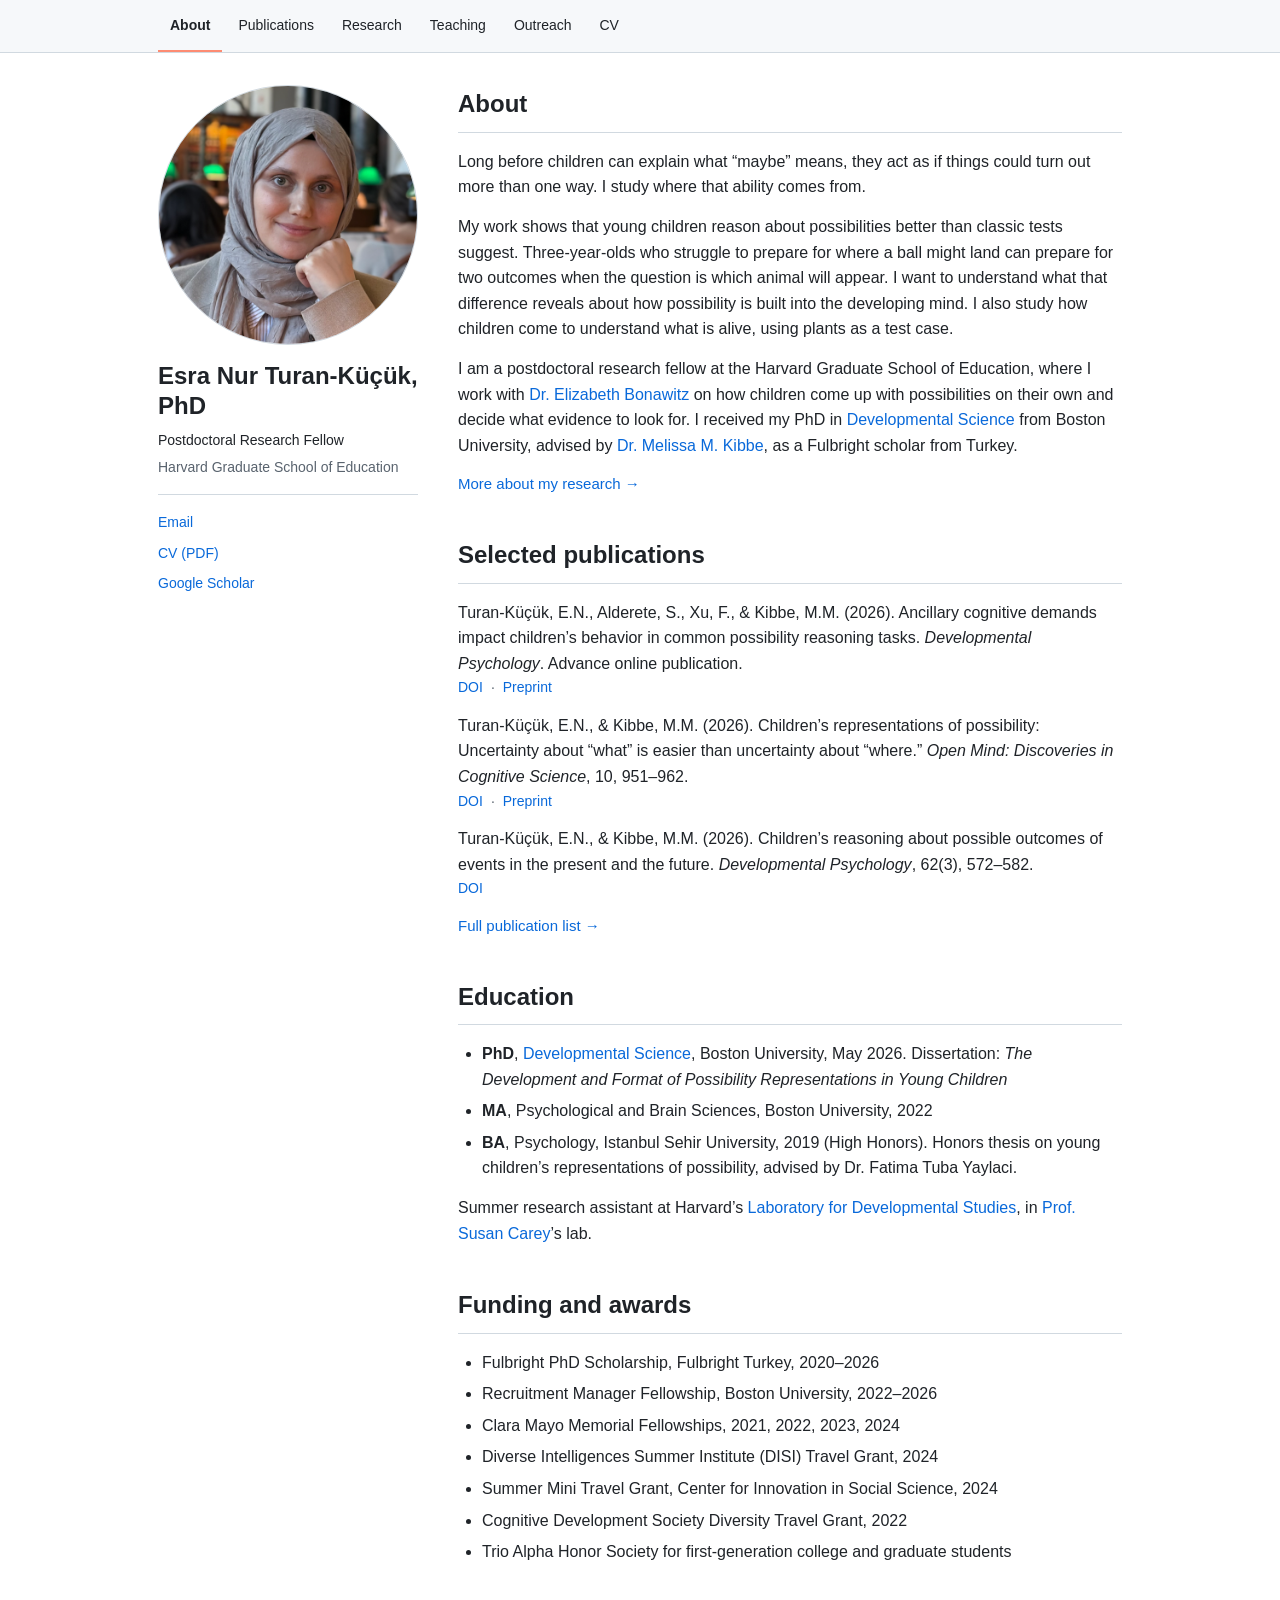
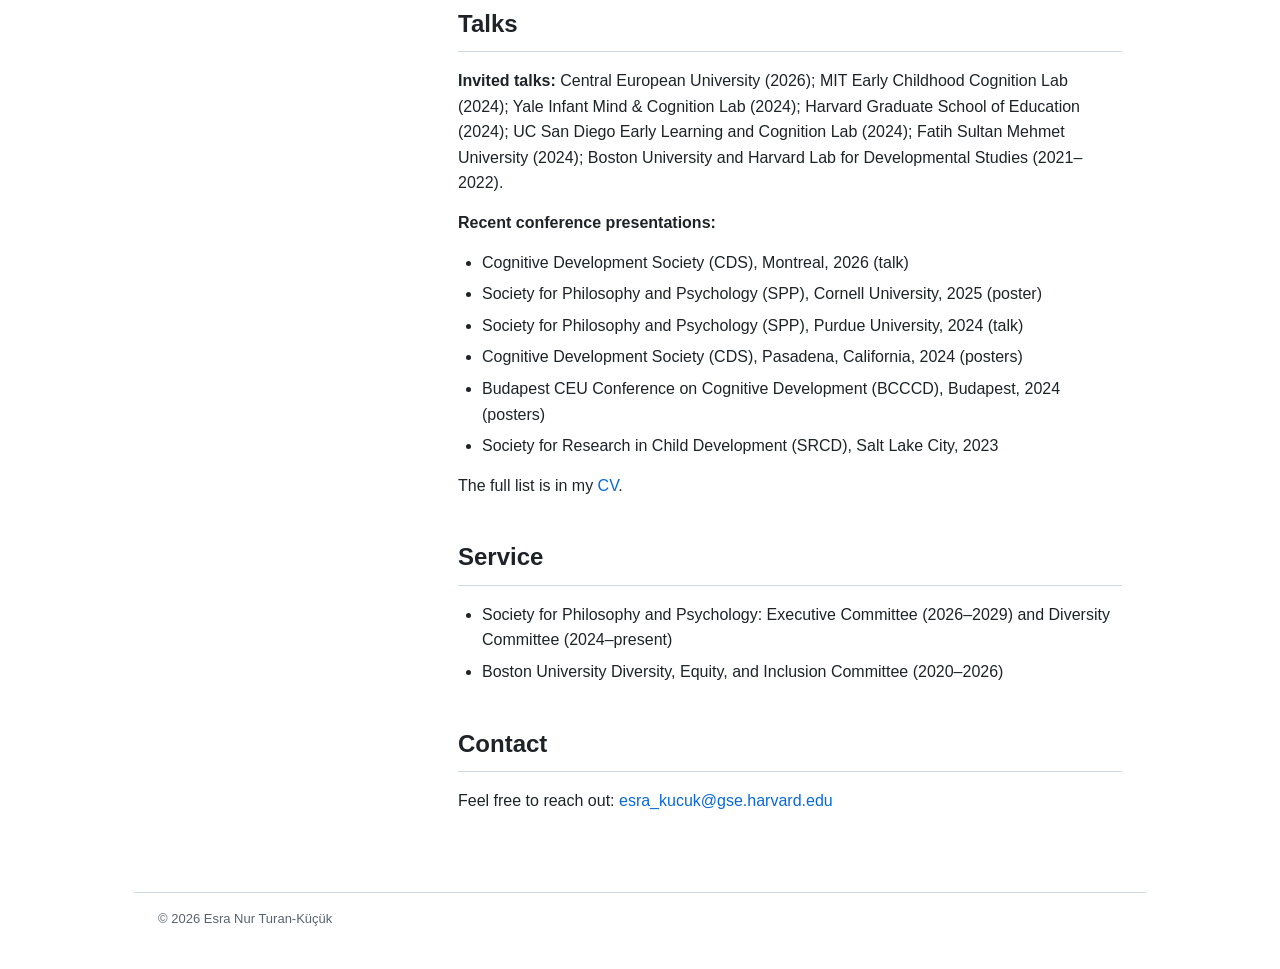
==== commit b7c5ec6f: "Add files via upload" ====
--- a/index.html
+++ b/index.html
@@ -10,11 +10,11 @@
 <meta property="og:type" content="website">
 <meta property="og:title" content="Esra Nur Turan-Küçük, PhD">
 <meta property="og:description" content="Postdoctoral research fellow at the Harvard Graduate School of Education studying how children reason about uncertainty, possibility, and future outcomes.">
-<meta property="og:image" content="https://esrakucuk.github.io/photo.jpg">
+<meta property="og:image" content="https://esraturankucuk.com/photo.jpg">
 <meta name="twitter:card" content="summary">
 <link rel="icon" href="data:image/svg+xml,%3Csvg xmlns='http://www.w3.org/2000/svg' viewBox='0 0 64 64'%3E%3Crect width='64' height='64' rx='14' fill='%230969da'/%3E%3Ctext x='32' y='44' font-family='Georgia,serif' font-size='34' text-anchor='middle' fill='white'%3EE%3C/text%3E%3C/svg%3E">
 <link rel="stylesheet" href="style.css">
-<script type="application/ld+json">{"@context": "https://schema.org", "@type": "Person", "name": "Esra Nur Turan-Küçük", "jobTitle": "Postdoctoral Research Fellow", "affiliation": {"@type": "CollegeOrUniversity", "name": "Harvard Graduate School of Education"}, "email": "esra_kucuk@gse.harvard.edu", "sameAs": ["https://scholar.google.com/citations?user=JaVxfiQAAAAJ&hl=en"], "url": "https://esrakucuk.github.io"}</script>
+<script type="application/ld+json">{"@context": "https://schema.org", "@type": "Person", "name": "Esra Nur Turan-Küçük", "jobTitle": "Postdoctoral Research Fellow", "affiliation": {"@type": "CollegeOrUniversity", "name": "Harvard Graduate School of Education"}, "email": "esra_kucuk@gse.harvard.edu", "sameAs": ["https://scholar.google.com/citations?user=JaVxfiQAAAAJ&hl=en"], "url": "https://esraturankucuk.com"}</script>
 </head>
 <body>
 <a class="skip" href="#content">Skip to content</a>
@@ -37,12 +37,9 @@
   </aside>
   <main id="content">
     <h2>About</h2>
-    <p class="lede">I study how infants and young children develop concepts, and how they reason about possibility, uncertainty, and the future.</p>
-    <p>I am a postdoctoral research fellow at the Harvard Graduate School of Education, working with <a href="https://ccdlab.hsites.harvard.edu/people/elizabeth-bonawitz">Dr. Elizabeth Bonawitz</a>. I completed my PhD in the <a href="https://www.bu.edu/psych/academics/phd/devscience/">Developmental Science Program</a> at Boston University, advised by <a href="https://www.bu.edu/psych/profile/melissa-kibbe-phd/">Dr. Melissa M. Kibbe</a>.</p>
-
-    <h2>Research</h2>
-    <div class="card"><h3>Children&rsquo;s concepts of possibility</h3><p>What can young children represent as merely possible? Children succeed years earlier than classic tasks suggest when the uncertainty is about <em>what</em> an object is rather than <em>where</em> it is. I argue that the structure of a disjunction is inherited from the system that tracks objects, not learned as a modal concept.</p><div class="chips"><span class="chip">possibility</span><span class="chip">uncertainty</span><span class="chip">planning</span></div></div>
-    <div class="card"><h3>Children&rsquo;s concepts of what is alive</h3><p>How do children decide what is alive, tested on the hardest case, plants? I ask whether children&rsquo;s expectations about plants run ahead of the judgments they are able to state out loud.</p><div class="chips"><span class="chip">infancy</span><span class="chip">categorization</span><span class="chip">biological concepts</span></div></div>
+    <p class="lede">Long before children can explain what &ldquo;maybe&rdquo; means, they act as if things could turn out more than one way. I study where that ability comes from.</p>
+    <p>My work shows that young children reason about possibilities better than classic tests suggest. Three-year-olds who struggle to prepare for where a ball might land can prepare for two outcomes when the question is which animal will appear. I want to understand what that difference reveals about how possibility is built into the developing mind. I also study how children come to understand what is alive, using plants as a test case.</p>
+    <p>I am a postdoctoral research fellow at the Harvard Graduate School of Education, where I work with <a href="https://ccdlab.hsites.harvard.edu/people/elizabeth-bonawitz">Dr. Elizabeth Bonawitz</a> on how children come up with possibilities on their own and decide what evidence to look for. I received my PhD in <a href="https://www.bu.edu/psych/academics/phd/devscience/">Developmental Science</a> from Boston University, advised by <a href="https://www.bu.edu/psych/profile/melissa-kibbe-phd/">Dr. Melissa M. Kibbe</a>, as a Fulbright scholar from Turkey.</p>
     <p class="more"><a href="research.html">More about my research &rarr;</a></p>
 
     <h2>Selected publications</h2>
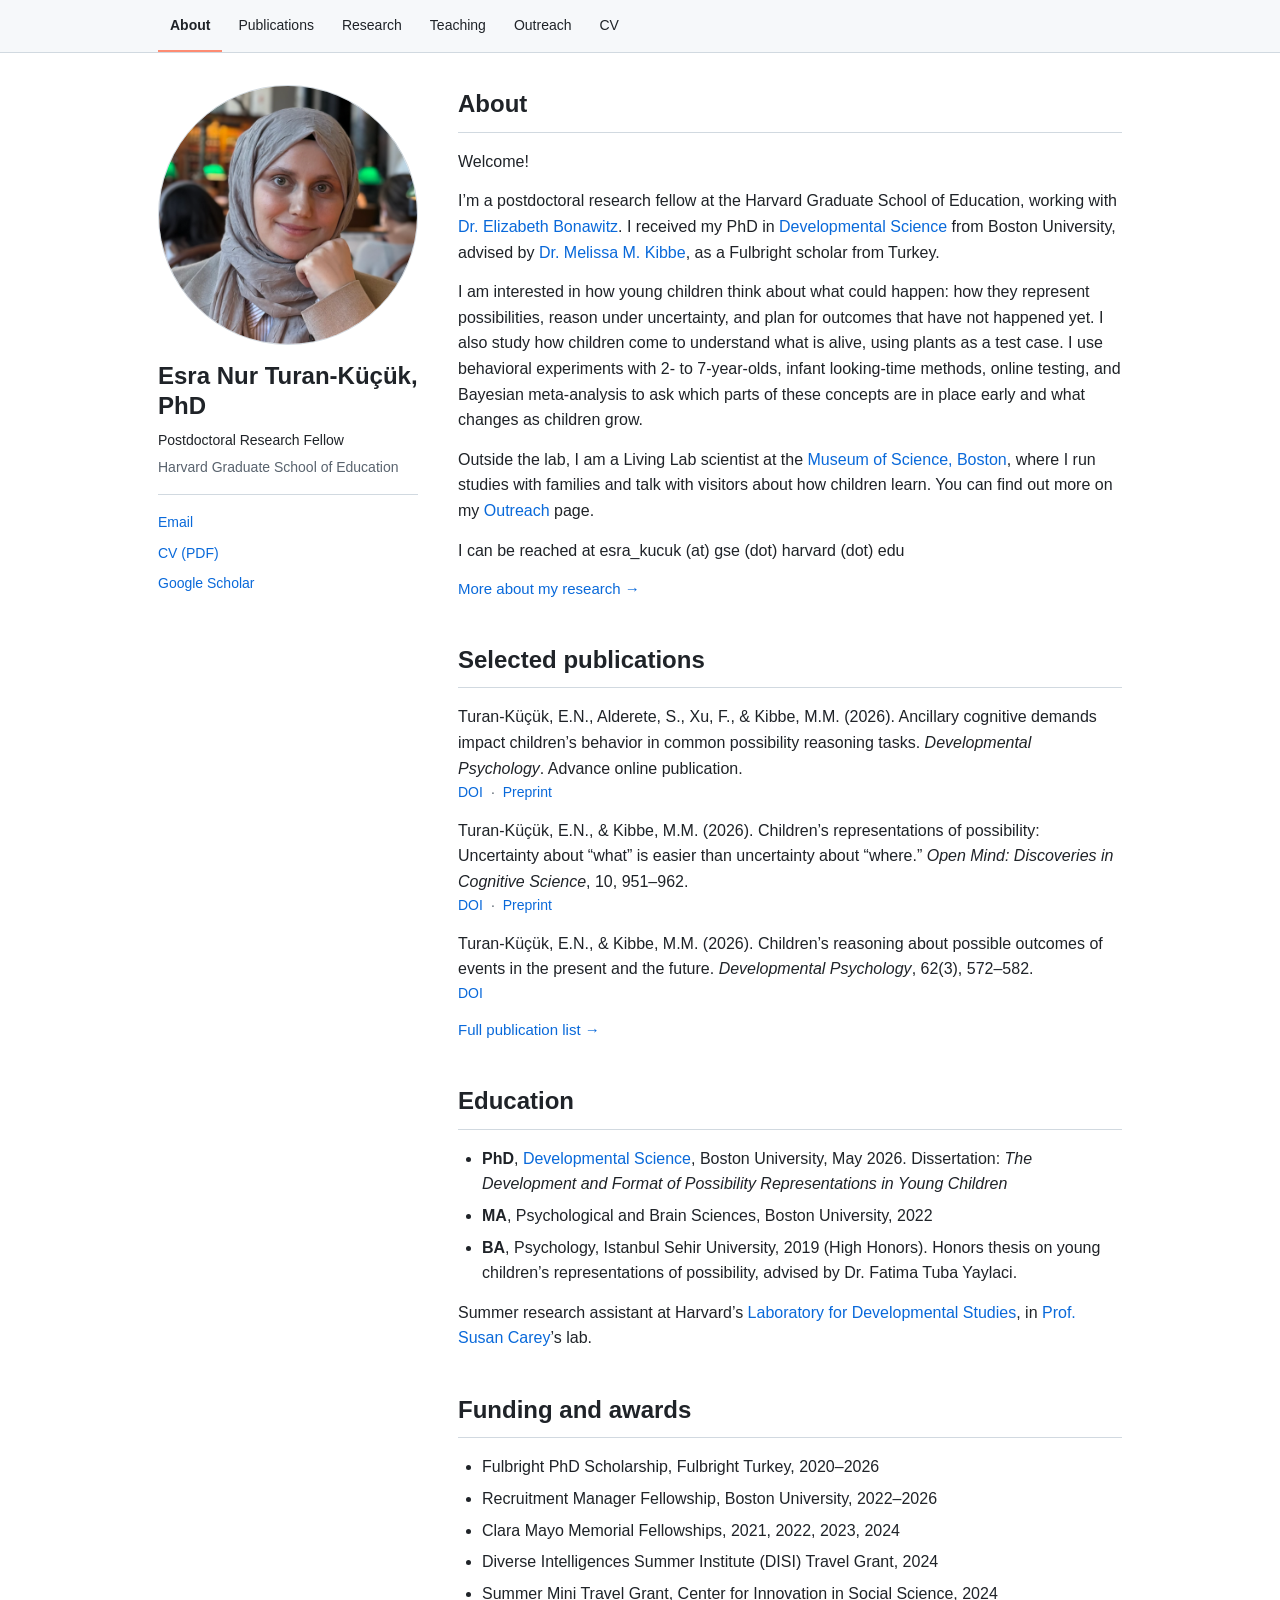
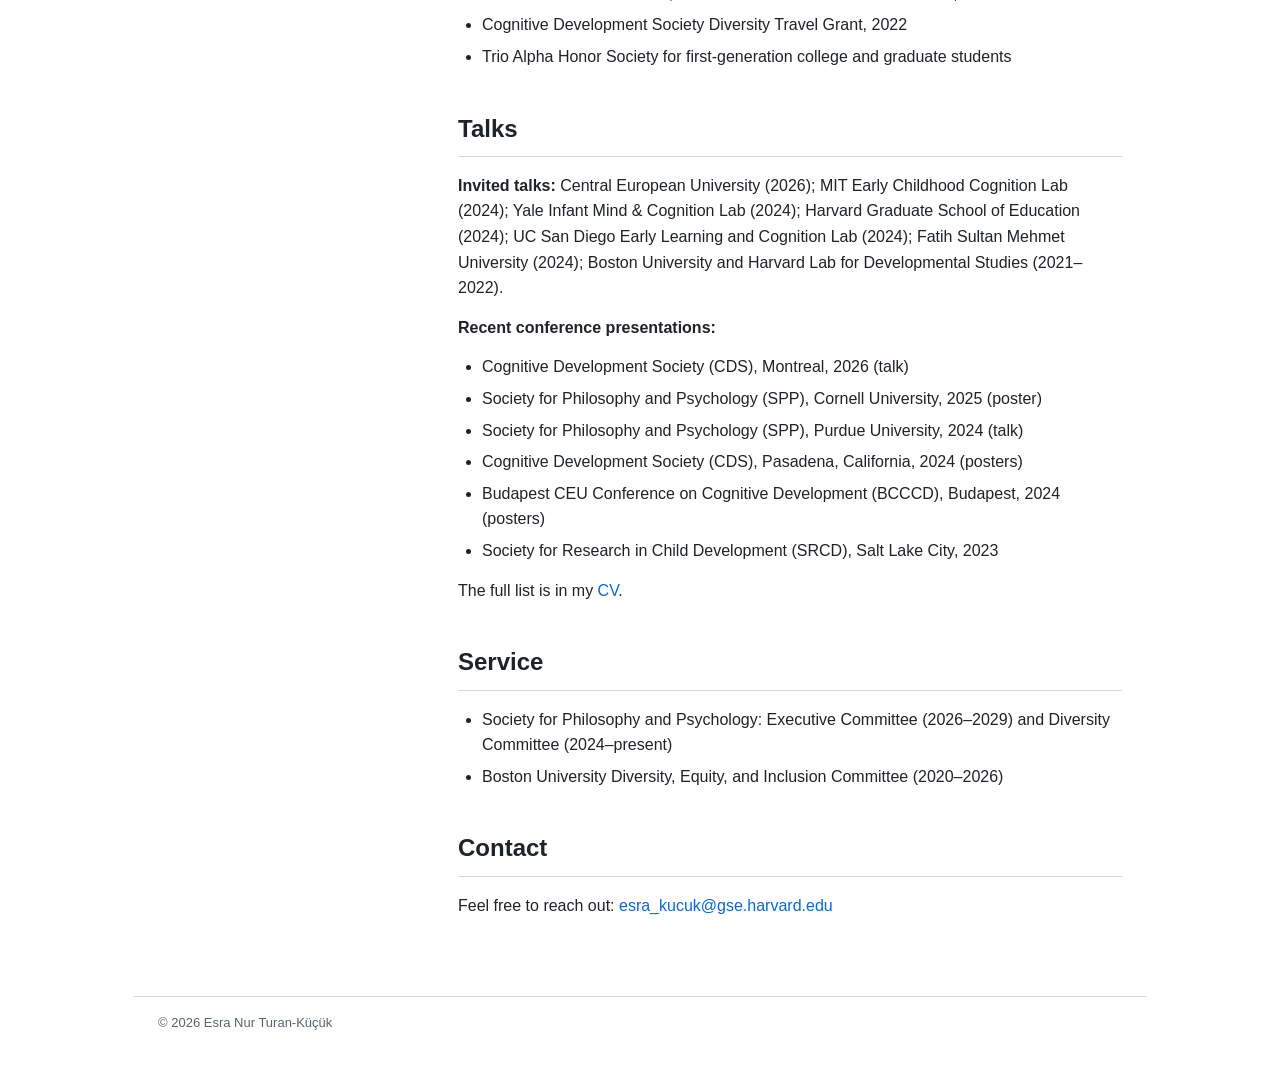
==== commit 7a208c07: "Add files via upload" ====
--- a/index.html
+++ b/index.html
@@ -37,9 +37,11 @@
   </aside>
   <main id="content">
     <h2>About</h2>
-    <p class="lede">Long before children can explain what &ldquo;maybe&rdquo; means, they act as if things could turn out more than one way. I study where that ability comes from.</p>
-    <p>My work shows that young children reason about possibilities better than classic tests suggest. Three-year-olds who struggle to prepare for where a ball might land can prepare for two outcomes when the question is which animal will appear. I want to understand what that difference reveals about how possibility is built into the developing mind. I also study how children come to understand what is alive, using plants as a test case.</p>
-    <p>I am a postdoctoral research fellow at the Harvard Graduate School of Education, where I work with <a href="https://ccdlab.hsites.harvard.edu/people/elizabeth-bonawitz">Dr. Elizabeth Bonawitz</a> on how children come up with possibilities on their own and decide what evidence to look for. I received my PhD in <a href="https://www.bu.edu/psych/academics/phd/devscience/">Developmental Science</a> from Boston University, advised by <a href="https://www.bu.edu/psych/profile/melissa-kibbe-phd/">Dr. Melissa M. Kibbe</a>, as a Fulbright scholar from Turkey.</p>
+    <p class="lede">Welcome!</p>
+    <p>I&rsquo;m a postdoctoral research fellow at the Harvard Graduate School of Education, working with <a href="https://ccdlab.hsites.harvard.edu/people/elizabeth-bonawitz">Dr. Elizabeth Bonawitz</a>. I received my PhD in <a href="https://www.bu.edu/psych/academics/phd/devscience/">Developmental Science</a> from Boston University, advised by <a href="https://www.bu.edu/psych/profile/melissa-kibbe-phd/">Dr. Melissa M. Kibbe</a>, as a Fulbright scholar from Turkey.</p>
+    <p>I am interested in how young children think about what could happen: how they represent possibilities, reason under uncertainty, and plan for outcomes that have not happened yet. I also study how children come to understand what is alive, using plants as a test case. I use behavioral experiments with 2- to 7-year-olds, infant looking-time methods, online testing, and Bayesian meta-analysis to ask which parts of these concepts are in place early and what changes as children grow.</p>
+    <p>Outside the lab, I am a Living Lab scientist at the <a href="https://www.mos.org/">Museum of Science, Boston</a>, where I run studies with families and talk with visitors about how children learn. You can find out more on my <a href="outreach.html">Outreach</a> page.</p>
+    <p>I can be reached at esra_kucuk (at) gse (dot) harvard (dot) edu</p>
     <p class="more"><a href="research.html">More about my research &rarr;</a></p>
 
     <h2>Selected publications</h2>
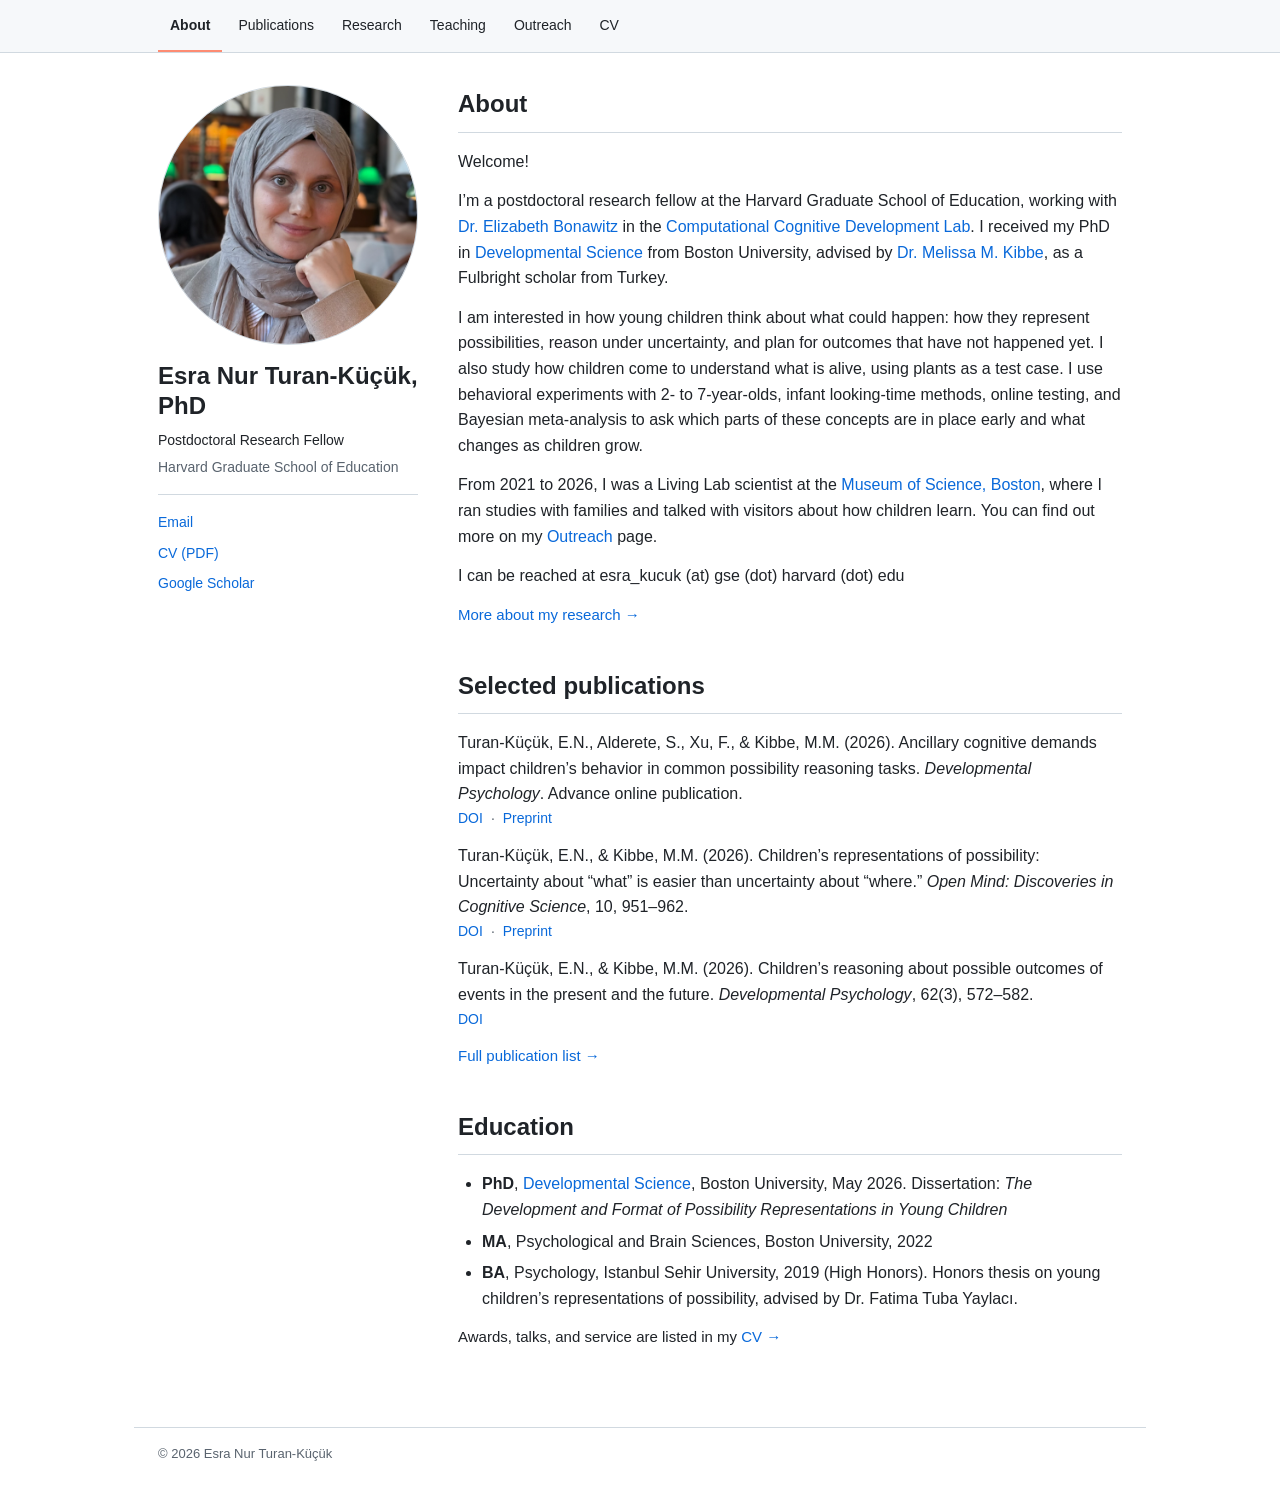
==== commit 1f35bc90: "Add files via upload" ====
--- a/index.html
+++ b/index.html
@@ -38,9 +38,9 @@
   <main id="content">
     <h2>About</h2>
     <p class="lede">Welcome!</p>
-    <p>I&rsquo;m a postdoctoral research fellow at the Harvard Graduate School of Education, working with <a href="https://ccdlab.hsites.harvard.edu/people/elizabeth-bonawitz">Dr. Elizabeth Bonawitz</a>. I received my PhD in <a href="https://www.bu.edu/psych/academics/phd/devscience/">Developmental Science</a> from Boston University, advised by <a href="https://www.bu.edu/psych/profile/melissa-kibbe-phd/">Dr. Melissa M. Kibbe</a>, as a Fulbright scholar from Turkey.</p>
+    <p>I&rsquo;m a postdoctoral research fellow at the Harvard Graduate School of Education, working with <a href="https://ccdlab.hsites.harvard.edu/people/elizabeth-bonawitz">Dr. Elizabeth Bonawitz</a> in the <a href="https://ccdlab.hsites.harvard.edu/">Computational Cognitive Development Lab</a>. I received my PhD in <a href="https://www.bu.edu/psych/academics/phd/devscience/">Developmental Science</a> from Boston University, advised by <a href="https://www.bu.edu/psych/profile/melissa-kibbe-phd/">Dr. Melissa M. Kibbe</a>, as a Fulbright scholar from Turkey.</p>
     <p>I am interested in how young children think about what could happen: how they represent possibilities, reason under uncertainty, and plan for outcomes that have not happened yet. I also study how children come to understand what is alive, using plants as a test case. I use behavioral experiments with 2- to 7-year-olds, infant looking-time methods, online testing, and Bayesian meta-analysis to ask which parts of these concepts are in place early and what changes as children grow.</p>
-    <p>Outside the lab, I am a Living Lab scientist at the <a href="https://www.mos.org/">Museum of Science, Boston</a>, where I run studies with families and talk with visitors about how children learn. You can find out more on my <a href="outreach.html">Outreach</a> page.</p>
+    <p>From 2021 to 2026, I was a Living Lab scientist at the <a href="https://www.mos.org/">Museum of Science, Boston</a>, where I ran studies with families and talked with visitors about how children learn. You can find out more on my <a href="outreach.html">Outreach</a> page.</p>
     <p>I can be reached at esra_kucuk (at) gse (dot) harvard (dot) edu</p>
     <p class="more"><a href="research.html">More about my research &rarr;</a></p>
 
@@ -52,42 +52,9 @@
     <ul class="plain">
       <li><strong>PhD</strong>, <a href="https://www.bu.edu/psych/academics/phd/devscience/">Developmental Science</a>, Boston University, May 2026. Dissertation: <em>The Development and Format of Possibility Representations in Young Children</em></li>
       <li><strong>MA</strong>, Psychological and Brain Sciences, Boston University, 2022</li>
-      <li><strong>BA</strong>, Psychology, Istanbul Sehir University, 2019 (High Honors). Honors thesis on young children&rsquo;s representations of possibility, advised by Dr. Fatima Tuba Yaylaci.</li>
+      <li><strong>BA</strong>, Psychology, Istanbul Sehir University, 2019 (High Honors). Honors thesis on young children&rsquo;s representations of possibility, advised by Dr. Fatima Tuba Yaylacı.</li>
     </ul>
-    <p>Summer research assistant at Harvard&rsquo;s <a href="https://www.harvardlds.org/">Laboratory for Developmental Studies</a>, in <a href="https://psychology.fas.harvard.edu/people/susan-e-carey">Prof. Susan Carey</a>&rsquo;s lab.</p>
-
-    <h2>Funding and awards</h2>
-    <ul class="plain">
-      <li>Fulbright PhD Scholarship, Fulbright Turkey, 2020&ndash;2026</li>
-      <li>Recruitment Manager Fellowship, Boston University, 2022&ndash;2026</li>
-      <li>Clara Mayo Memorial Fellowships, 2021, 2022, 2023, 2024</li>
-      <li>Diverse Intelligences Summer Institute (DISI) Travel Grant, 2024</li>
-      <li>Summer Mini Travel Grant, Center for Innovation in Social Science, 2024</li>
-      <li>Cognitive Development Society Diversity Travel Grant, 2022</li>
-      <li>Trio Alpha Honor Society for first-generation college and graduate students</li>
-    </ul>
-
-    <h2>Talks</h2>
-    <p><strong>Invited talks:</strong> Central European University (2026); MIT Early Childhood Cognition Lab (2024); Yale Infant Mind &amp; Cognition Lab (2024); Harvard Graduate School of Education (2024); UC San Diego Early Learning and Cognition Lab (2024); Fatih Sultan Mehmet University (2024); Boston University and Harvard Lab for Developmental Studies (2021&ndash;2022).</p>
-    <p><strong>Recent conference presentations:</strong></p>
-    <ul class="plain">
-      <li>Cognitive Development Society (CDS), Montreal, 2026 (talk)</li>
-      <li>Society for Philosophy and Psychology (SPP), Cornell University, 2025 (poster)</li>
-      <li>Society for Philosophy and Psychology (SPP), Purdue University, 2024 (talk)</li>
-      <li>Cognitive Development Society (CDS), Pasadena, California, 2024 (posters)</li>
-      <li>Budapest CEU Conference on Cognitive Development (BCCCD), Budapest, 2024 (posters)</li>
-      <li>Society for Research in Child Development (SRCD), Salt Lake City, 2023</li>
-    </ul>
-    <p>The full list is in my <a href="cv.pdf">CV</a>.</p>
-
-    <h2>Service</h2>
-    <ul class="plain">
-      <li>Society for Philosophy and Psychology: Executive Committee (2026&ndash;2029) and Diversity Committee (2024&ndash;present)</li>
-      <li>Boston University Diversity, Equity, and Inclusion Committee (2020&ndash;2026)</li>
-    </ul>
-
-    <h2>Contact</h2>
-    <p>Feel free to reach out: <a href="mailto:esra_kucuk@gse.harvard.edu">esra_kucuk@gse.harvard.edu</a></p>
+    <p class="more">Awards, talks, and service are listed in my <a href="cv.pdf">CV &rarr;</a></p>
   </main>
 </div>
 <footer>&copy; 2026 Esra Nur Turan-Küçük</footer>
